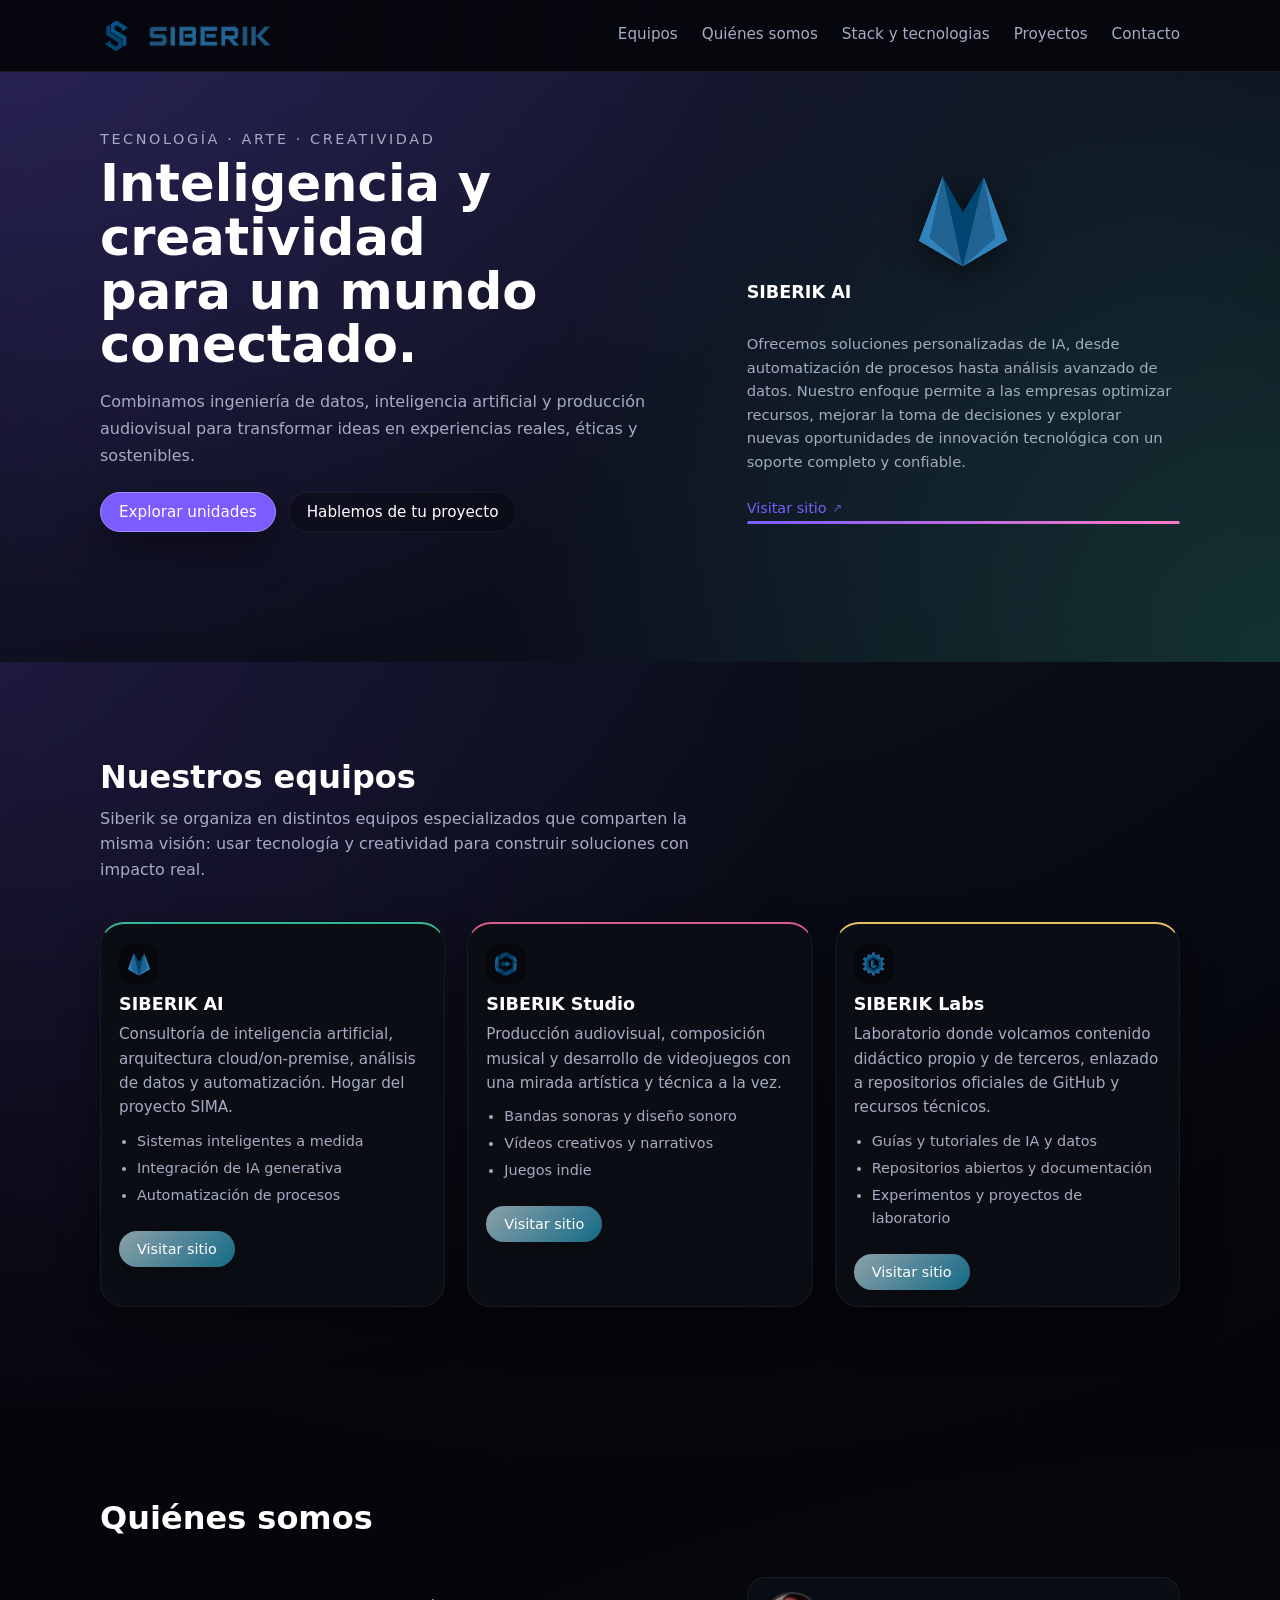
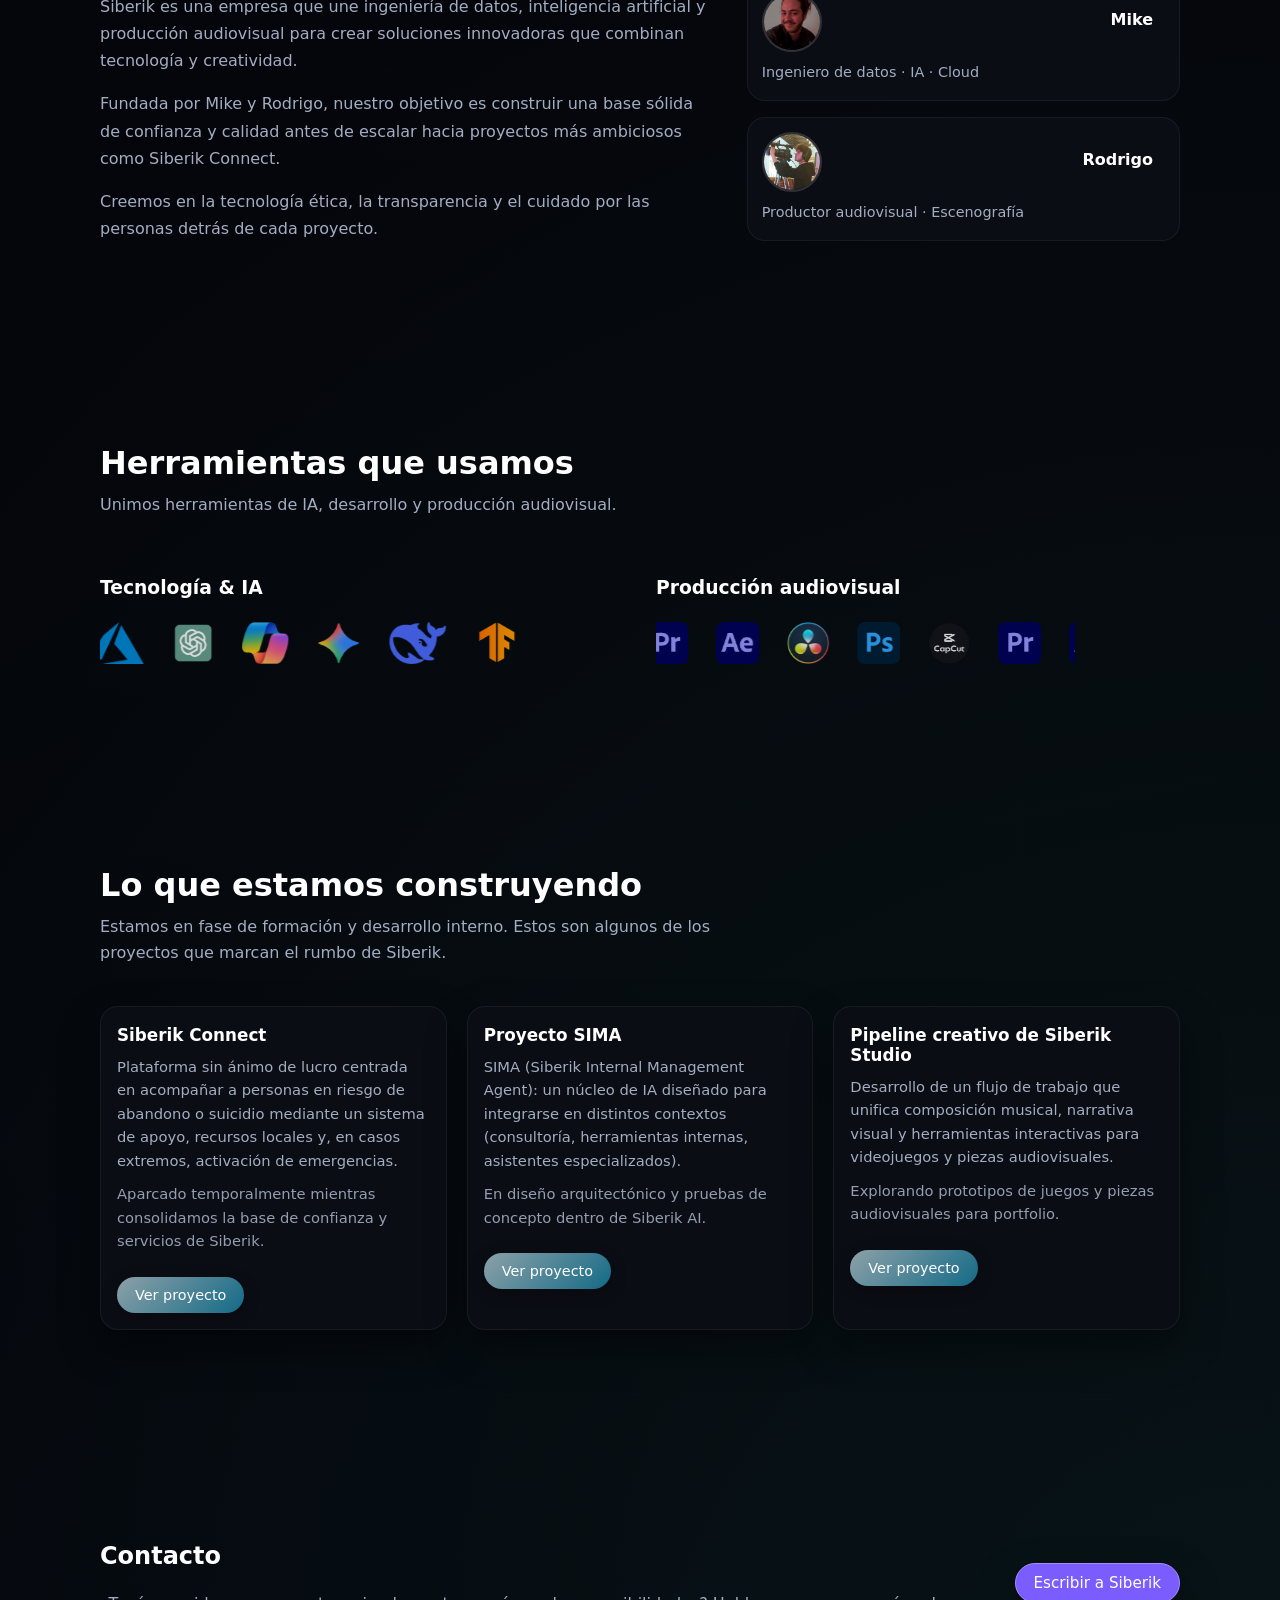
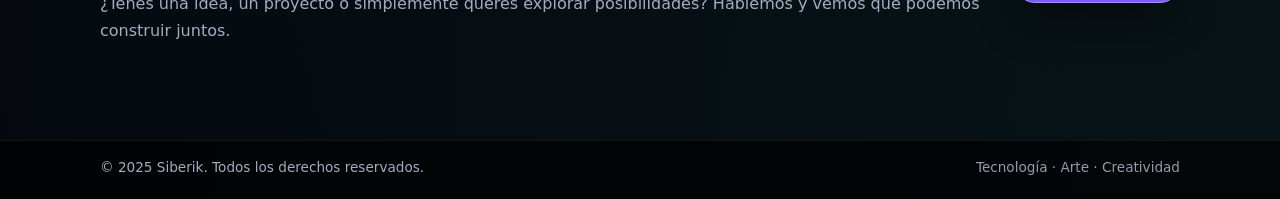
==== index.html @ 7d55c524 "details" ====
<!DOCTYPE html>
<html lang="es">
<head>
    <meta charset="UTF-8" />
    <meta name="viewport" content="width=device-width, initial-scale=1.0" />
    <title>SIBERIK | Inteligencia y Creatividad</title>
    <link rel="icon" type="image/png" href="web/assets/SIBERIK/SIBERIK.png">
    <link rel="stylesheet" href="web/CSS/style.css">

    <link rel="stylesheet" href="web/CSS/elements/sections.css"/>
    <link rel="stylesheet" href="web/CSS/elements/header.css"/>
    <link rel="stylesheet" href="web/CSS/elements/footer.css"/>
	<link rel="stylesheet" href="web/CSS/elements/modal.css"/>
	<link rel="stylesheet" href="web/CSS/elements/carrousel.css"/>
	<link rel="stylesheet" href="web/CSS/elements/logos-carr.css"/>

</head>
<body>
    <div class="page">
        <header class="sb-header">
            <div class="sb-header-inner container">
                <a href="#top" class="sb-brand" aria-label="Siberik inicio">
                    <img src="web/assets/SIBERIK/SIBERIK.png" alt="Logo Siberik" class="sb-logo-mark">
                    <img src="web/assets/SIBERIK/NAME.png" alt="Siberik" class="sb-logo-name">
                </a>

                <button id="menu-toggle" class="menu-toggle" aria-label="Abrir menú">
            	    <!-- Burguer Icon -->
        	    </button>

                <nav id="main-nav" class="sb-nav">
                    <a href="#units" class="nav-link">Equipos</a>
                    <a href="#about" class="nav-link">Quiénes somos</a>
                    <a href="#stack" class="nav-link">Stack y tecnologias</a>
                    <a href="#projects" class="nav-link">Proyectos</a>
                    <a href="#contact" class="nav-link">Contacto</a>
                </nav>
            </div>
        </header>

        <main>
            <section id="top" class="hero" data-units-json="web/JS/teams/teams.json">
                <br>
                <div class="hero-overlay"></div>
                <div class="hero-inner container">
                    <div class="hero-copy">
                        <p class="hero-eyebrow">Tecnología · Arte · Creatividad</p>
                        <h1>Inteligencia y creatividad<br>para un mundo conectado.</h1>
                        <p class="hero-text">
                            Combinamos ingeniería de datos, inteligencia artificial y producción audiovisual
                            para transformar ideas en experiencias reales, éticas y sostenibles.
                        </p>
                        <div class="hero-actions">
                            <a href="#units" class="btn primary">Explorar unidades</a>
                            <a href="#contact" class="btn ghost">Hablemos de tu proyecto</a>
                        </div>

                        <!-- Carrusel de chips -->
                        <div class="hero-carousel-wrapper">
                            <div class="hero-carousel" id="heroCarousel">
                                <!-- Chips generados por JS -->
                            </div>
                        </div>
                    </div>

                    <!-- Panel dinámico -->
                    <div class="hero-panel" id="heroPanel">
                        <div class="hero-panel-logo-wrap">
                            <img id="heroPanelLogo" class="hero-panel-logo" src="" alt="Unidad Siberik">
                        </div>
                        <div class="hero-panel-text">
                            <h3 id="heroPanelTitle" class="hero-panel-title">Cargando...</h3>
                            <div id="heroPanelDescription" class="hero-panel-description">
                                <!-- HTML de ai.html / labs.html / studio.html -->
                            </div>
                            <a id="heroPanelLink" class="hero-panel-link" href="#" target="_blank" rel="noopener">
                                Visitar sitio
                            </a>
                        </div>
                        <div class="hero-panel-progress">
                            <div class="hero-panel-progress-bar" id="heroPanelProgress"></div>
                        </div>
                    </div>
                </div>
            </section>

            <section id="units" class="section units">
                <div class="container">
                    <header class="section-header">
                        <h2>Nuestros equipos</h2>
                        <p>
                            Siberik se organiza en distintos equipos especializados que comparten la misma visión:
                            usar tecnología y creatividad para construir soluciones con impacto real.
                        </p>
                    </header>

                    <div class="units-grid">
                        <!-- DINAMICALLY GENERATED BY JS  -->
                    </div>
                </div>
            </section>

            <section id="about" class="section about">
                <div class="container">   
                    <header class="section-header">
                        <h2>Quiénes somos</h2>
                    </header>
                </div>    
                <div class="container about-layout">
                    <div class="about-text">
                        <p>
                            Siberik es una empresa que une ingeniería de datos, inteligencia artificial
                            y producción audiovisual para crear soluciones innovadoras que combinan
                            tecnología y creatividad.
                        </p>
                        <p>
                            Fundada por Mike y Rodrigo, nuestro objetivo es construir una base sólida
                            de confianza y calidad antes de escalar hacia proyectos más ambiciosos
                            como Siberik Connect.
                        </p>
                        <p>
                            Creemos en la tecnología ética, la transparencia y el cuidado por las personas
                            detrás de cada proyecto.
                        </p>
                    </div>

                    <div class="about-team">

                        <!-- Dark Background -->
				        <div id="fadeBackground" class="fade-background"></div>
                        
                        <article class="person-card" data-modal="mikeModal">
                            <img src="web/assets/Mike/personal/prof_pic.png" alt="Foto de Mike" class="person-avatar">
                            <h3>Mike</h3>
                            <p>Ingeniero de datos · IA · Cloud</p>
                        </article>
    
                        <article class="person-card" data-modal="rodrigoModal">
                            <img src="web/assets/Dro/personal/prof_pic.png" alt="Foto de Rodrigo" class="person-avatar">
                            <h3>Rodrigo</h3>
                            <p>Productor audiovisual · Escenografía</p>
                        </article>

                        <!-- Modal: Mike -->
                        <div id="mikeModal" class="modal">
                            <div class="modal-content">
                                <span class="close" onclick="closeModal('mikeModal')">&times;</span>
                                <div class="profile-banner">
                                    <img src="web/assets/Mike/personal/prof_pic.png" alt="Foto de Mike" class="profile-pic">
                                </div>
                                <h2>Mike</h2>
                                <div class="socials">
                                    <a href="https://github.com/Mikemaranon" target="_blank" aria-label="GitHub">
                                        <img src="https://cdn.jsdelivr.net/gh/devicons/devicon/icons/github/github-original.svg" alt="GitHub">
                                    </a>
                                    <a href="https://www.linkedin.com/in/mikemaranon" target="_blank" aria-label="LinkedIn">
                                        <img src="https://cdn.jsdelivr.net/gh/devicons/devicon/icons/linkedin/linkedin-original.svg" alt="LinkedIn">
                                    </a>
                                </div>
                                <p>
                                    Ingeniero de datos con experiencia en sistemas, cloud y programación 
                                    (Java, Python, JavaScript, C, etc.). Mike combina su pasión por la 
                                    tecnología con la música moderna, aportando un enfoque creativo a 
                                    cada proyecto de IA y automatización que desarrolla.
                                </p>
                                <div class="roles-container">
                                    <h3>Roles</h3>
                                    <div class="roles-list">
                                        <div class="role-item">co-CEO</div>
                                        <div class="role-item">CTO</div>
                                        <div class="role-item">Ingeniero de datos</div>
                                        <div class="role-item">Desarrollador de IA</div>
                                        <div class="role-item">Desarrollador web</div>
                                    </div>
                                </div>
                            </div>
                        </div>

                        <!-- Modal: Rodrigo -->
                        <div id="rodrigoModal" class="modal">
                            <div class="modal-content">
                                <span class="close" onclick="closeModal('rodrigoModal')">&times;</span>
                                <div class="profile-banner">
                                    <img src="web/assets/Dro/personal/prof_pic.png" alt="Foto de Rodrigo" class="profile-pic">
                                </div>
                                <h2>Rodrigo</h2>
                                <div class="socials">
                                    <a href="https://github.com/" target="_blank" aria-label="GitHub">
                                        <img src="https://cdn.jsdelivr.net/gh/devicons/devicon/icons/github/github-original.svg" alt="GitHub">
                                    </a>
                                    <a href="https://www.linkedin.com/" target="_blank" aria-label="LinkedIn">
                                        <img src="https://cdn.jsdelivr.net/gh/devicons/devicon/icons/linkedin/linkedin-original.svg" alt="LinkedIn">
                                    </a>
                                </div>
                                <p>
                                    Escenógrafo y especialista audiovisual, experto en montaje, fotografía 
                                    y producción de contenido creativo. Músico clásico profesional, Rodrigo 
                                    aporta sensibilidad artística y visión estética, asegurando que cada 
                                    proyecto audiovisual de Siberik tenga impacto y calidad.
                                </p>
                                <div class="roles-container">
                                    <h3>Roles</h3>
                                    <div class="roles-list">
                                        <div class="role-item">co-CEO</div>
                                        <div class="role-item">CCO</div>
                                        <div class="role-item">Escenógrafo</div>
                                        <div class="role-item">Productor audiovisual</div>
                                        <div class="role-item">Director de arte</div>
                                    </div>
                                </div>
                                <div class="carousel">
                                    <button class="carousel-btn prev">&#10094;</button>

                                    <div class="carousel-track">
                                        <img src="web/assets/Dro/personal/img_1.JPG" alt="img 1">
                                        <img src="web/assets/Dro/personal/img_2.JPG" alt="img 2">
                                        <img src="web/assets/Dro/personal/catedral.jpg" alt="Catedral">
                                    </div>

                                    <button class="carousel-btn next">&#10095;</button>
                                </div>
                            </div>
                        </div>
                    </div>
                </div>
            </section>

            <section id="stack" class="section stack">
                <div class="container">
                    <header class="section-header">
                        <h2>Herramientas que usamos</h2>
                        <p>Unimos herramientas de IA, desarrollo y producción audiovisual.</p>
                    </header>

                    <div class="stack-grid">
                        <div>
                            <h3>Tecnología &amp; IA</h3>
                            <div class="ia-logos">
                                <a href="https://azure.microsoft.com" target="_blank" rel="noopener noreferrer">
                                    <img src="web/assets/Mike/logos/azure.png" alt="Azure Logo" class="ia-logo"/>
                                </a>
                                <a href="https://openai.com" target="_blank" rel="noopener noreferrer">
                                    <img src="web/assets/Mike/logos/openai.png" alt="OpenAI Logo" class="ia-logo"/>
                                </a>
                                <a href="https://copilot.microsoft.com" target="_blank" rel="noopener noreferrer">
                                    <img src="web/assets/Mike/logos/copilot.png" alt="Copilot Logo" class="ia-logo"/>
                                </a>
                                <a href="https://aistudio.google.com/welcome" target="_blank" rel="noopener noreferrer">
                                    <img src="web/assets/Mike/logos/gemini.png" alt="Gemini Logo" class="ia-logo"/>
                                </a>
                                <a href="https://deepseek.com/en" target="_blank" rel="noopener noreferrer">
                                    <img src="web/assets/Mike/logos/deepseek.png" alt="DeepSeek Logo" class="ia-logo"/>
                                </a>
                                <a href="https://www.tensorflow.org" target="_blank" rel="noopener noreferrer">
                                    <img src="web/assets/Mike/logos/tensorflow.png" alt="TensorFlow Logo" class="ia-logo"/>
                                </a>
                                <a href="https://www.docker.com" target="_blank" rel="noopener noreferrer">
                                    <img src="web/assets/Mike/logos/docker.png" alt="Docker Logo" class="ia-logo"/>
                                </a>
                            </div>
                        </div>
                        <div>
                            <h3>Producción audiovisual</h3>
                            <div class="ia-logos">
                                <img src="web/assets/Dro/logos/premiere.png" alt="Premiere" class="ia-logo">
                                <img src="web/assets/Dro/logos/aftereffects.png" alt="After Effects" class="ia-logo">
                                <img src="web/assets/Dro/logos/davinci.png" alt="DaVinci" class="ia-logo">
                                <img src="web/assets/Dro/logos/photoshop.png" alt="Photoshop" class="ia-logo">
                                <img src="web/assets/Dro/logos/capcut.png" alt="Capcut" class="ia-logo">
                            </div>
                        </div>
                    </div>
                </div>
            </section>

            <section id="projects" class="section projects">
                <div class="container">
                    <header class="section-header">
                        <h2>Lo que estamos construyendo</h2>
                        <p>
                            Estamos en fase de formación y desarrollo interno. Estos son algunos
                            de los proyectos que marcan el rumbo de Siberik.
                        </p>
                    </header>

                    <div class="projects-grid">
                        <article class="project-card">
                            <h3>Siberik Connect</h3>
                            <p>
                                Plataforma sin ánimo de lucro centrada en acompañar a personas
                                en riesgo de abandono o suicidio mediante un sistema de apoyo,
                                recursos locales y, en casos extremos, activación de emergencias.
                            </p>
                            <p class="project-note">
                                Aparcado temporalmente mientras consolidamos la base de confianza
                                y servicios de Siberik.
                            </p>

                            <a href="https://team-siberik.github.io/siberik-connect"
                                target="_blank"
                                rel="noopener"
                                class="unit-cta-button">
                                    Ver proyecto
                            </a>
                        </article>

                        <article class="project-card">
                            <h3>Proyecto SIMA</h3>
                            <p>
                                SIMA (Siberik Internal Management Agent): un núcleo de IA diseñado
                                para integrarse en distintos contextos (consultoría, herramientas internas,
                                asistentes especializados).
                            </p>
                            <p class="project-note">
                                En diseño arquitectónico y pruebas de concepto dentro de Siberik AI.
                            </p>

                            <a href="https://team-siberik.github.io/sima-project"
                                target="_blank"
                                rel="noopener"
                                class="unit-cta-button">
                                    Ver proyecto
                            </a>
                        </article>

                        <article class="project-card">
                            <h3>Pipeline creativo de Siberik Studio</h3>
                            <p>
                                Desarrollo de un flujo de trabajo que unifica composición musical,
                                narrativa visual y herramientas interactivas para videojuegos y piezas
                                audiovisuales.
                            </p>
                            <p class="project-note">
                                Explorando prototipos de juegos y piezas audiovisuales para portfolio.
                            </p>

                            <a href="https://team-siberik.github.io/siberik-studio"
                                target="_blank"
                                rel="noopener"
                                class="unit-cta-button">
                                    Ver proyecto
                            </a>
                        </article>
                    </div>
                </div>
            </section>

            <section id="contact" class="section contact">
                <div class="container contact-inner">
                    <div>
                        <h2>Contacto</h2>
                        <p>
                            ¿Tenés una idea, un proyecto o simplemente querés explorar posibilidades?
                            Hablemos y vemos qué podemos construir juntos.
                        </p>
                    </div>
                    <div class="contact-actions">
                        <a href="mailto:hello.siberik@gmail.com" class="btn primary">Escribir a Siberik</a>
                    </div>
                </div>
            </section>
        </main>

        <footer class="footer">
            <div class="container footer-inner">
                <span>© 2025 Siberik. Todos los derechos reservados.</span>
                <span class="footer-meta">Tecnología · Arte · Creatividad</span>
            </div>
        </footer>

    </div>

    <script src="web/JS/main.js"></script>
	<script src="web/JS/elements/modal.js"></script>
	<script src="web/JS/elements/carrousel.js"></script>
	<script src="web/JS/elements/logos-carr.js"></script>
	<script src="web/JS/elements/hero.js"></script>
	<script src="web/JS/teams/teams.js"></script>
</body>
</html>
---- web/CSS/style.css ----
:root {
    --bg: #05060b;
    --bg-elevated: #0b0d14;
    --bg-soft: #101321;
    --accent: #7b5cff;
    --accent-soft: #a48cff;
    --accent-ai: #42e2b8;
    --accent-studio: #ff6aa6;
    --accent-labs: #ffd66b;
    --text: #ffffff;
    --muted: #a3adc2;
    --border-soft: rgba(255, 255, 255, 0.06);
    --shadow-soft: 0 18px 40px rgba(0, 0, 0, 0.45);
    --radius-lg: 18px;
    --radius-xl: 24px;
    --header-h: 72px;

    --modal-bg: #1d1d1d;
    --accent-blue: #4a6cff;
    --accent-blue-soft: #7f96ff;
}

* { box-sizing: border-box; }

html, body {
    margin: 0;
    padding: 0;
    scroll-behavior: smooth;
    font-family: system-ui, -apple-system, BlinkMacSystemFont, "Segoe UI", sans-serif;
}

body {
    background: radial-gradient(circle at top, #111427 0%, #05060b 40%, #03030a 100%);
    color: var(--text);
    min-height: 100vh;
}

.page {
    min-height: 100vh;
    background: linear-gradient(145deg, rgba(126, 106, 255, 0.08), transparent 20%),
                radial-gradient(circle at bottom right, rgba(66, 226, 184, 0.08), transparent 55%);
}

/* UNIDADES */

.units {
    background: radial-gradient(circle at top left, rgba(123,92,255,0.16), transparent 55%);
}

.units-grid {
    display: grid;
    grid-template-columns: repeat(3, minmax(0,1fr));
    gap: 22px;
}

.unit-card {
    background: var(--bg-elevated);
    border-radius: var(--radius-xl);
    padding: 20px 18px 16px;
    border: 1px solid var(--border-soft);
    box-shadow: var(--shadow-soft);
}

.unit-icon-wrapper {
    width: 40px;
    height: 40px;
    border-radius: 14px;
    background: rgba(0,0,0,0.35);
    display: flex;
    align-items: center;
    justify-content: center;
    margin-bottom: 10px;
}

.unit-icon {
    width: 26px;
    height: 26px;
    object-fit: contain;
}

.unit-card h3 {
    margin: 0 0 8px;
    font-size: 1.1rem;
}

.unit-card p {
    margin: 0 0 10px;
    color: var(--muted);
    font-size: 0.95rem;
    line-height: 1.6;
}

.unit-list {
    margin: 0 0 10px;
    padding-left: 18px;
    color: var(--muted);
    font-size: 0.9rem;
    line-height: 1.6;
}

.unit-list li { margin-bottom: 4px; }

.unit-status {
    font-size: 0.8rem;
    color: var(--muted);
    padding: 4px 8px;
    border-radius: 999px;
    border: 1px dashed rgba(255,255,255,0.2);
}

.unit-ai { border-top: 2px solid rgba(66,226,184,0.8); }
.unit-studio { border-top: 2px solid rgba(255,106,166,0.85); }
.unit-labs { border-top: 2px solid rgba(255,214,107,0.9); }

@media (max-width: 960px) {
    .units-grid {
        grid-template-columns: repeat(2, minmax(0,1fr));
    }
}
@media (max-width: 640px) {
    .units-grid {
        grid-template-columns: minmax(0,1fr);
    }
}

/* ABOUT */

.about-layout {
    display: grid;
    grid-template-columns: minmax(0,1.4fr) minmax(0,1fr);
    gap: 40px;
    align-items: flex-start;
}

.about-text p {
    color: var(--muted);
    line-height: 1.7;
    margin-bottom: 10px;
}

.about-team {
    display: grid;
    gap: 16px;
}

.person-avatar {
    width: 60px;
    height: 60px;
    border-radius: 999px;
    object-fit: cover;
    border: 2px solid rgba(255,255,255,0.15);
}

.person-card {
    background: var(--bg-elevated);
    border-radius: var(--radius-lg);
    padding: 14px;
    border: 1px solid var(--border-soft);
    display: grid;
    grid-template-columns: auto 1fr auto;
    gap: 12px;
    align-items: center;
    cursor: pointer;
}

.person-card h3 {
    margin: 0 0 4px;
    font-size: 1rem;
    justify-self: end;
}

.person-card p {
    margin: 0 0 6px;
    font-size: 0.9rem;
    grid-column: 1 / 3;
    color: var(--muted);
}

@media (max-width: 880px) {
    .about-layout {
        grid-template-columns: minmax(0,1fr);
    }
}

/* STACK */

.stack-grid {
    display: grid;
    grid-template-columns: repeat(2, minmax(0,1fr));
    gap: 32px;
}

@media (max-width: 720px) {
    .stack-grid {
        grid-template-columns: minmax(0,1fr);
    }
}

/* PROJECTS */

.projects-grid {
    display: grid;
    grid-template-columns: repeat(3, minmax(0,1fr));
    gap: 20px;
}

.projects-grid a {
    text-decoration: none;
    color: inherit;
}

.project-card {
    background: var(--bg-elevated);
    border-radius: var(--radius-lg);
    border: 1px solid var(--border-soft);
    padding: 18px 16px 16px;
    box-shadow: var(--shadow-soft);
}

.project-card h3 {
    margin: 0 0 10px;
    font-size: 1.05rem;
}

.project-card p {
    margin: 0 0 10px;
    color: var(--muted);
    font-size: 0.92rem;
    line-height: 1.6;
}

.project-note {
    font-size: 0.85rem;
    opacity: 0.9;
}

@media (max-width: 960px) {
    .projects-grid {
        grid-template-columns: repeat(2, minmax(0,1fr));
    }
}
@media (max-width: 640px) {
    .projects-grid {
        grid-template-columns: minmax(0,1fr);
    }
}

/* CONTACT */

.contact-inner {
    display: flex;
    align-items: center;
    justify-content: space-between;
    gap: 24px;
}

.contact-inner p {
    margin: 0;
    color: var(--muted);
    line-height: 1.7;
}

.contact-actions {
    flex-shrink: 0;
}

@media (max-width: 720px) {
    .contact-inner {
        flex-direction: column;
        align-items: flex-start;
    }
}
---- web/CSS/elements/sections.css ----
/* ===========================
    GENERIC SECTION STYLES
=========================== */

.container {
    width: 100%;
    max-width: 1120px;
    margin: 0 auto;
    padding: 0 20px;
}

.section {
    padding: 96px 0;
}

.section-header {
    max-width: 640px;
    margin-bottom: 40px;
}

.section-header h2 {
    margin: 0 0 10px;
    font-size: clamp(2rem, 2.4vw, 2.4rem);
}

.section-header p {
    margin: 0;
    color: var(--muted);
    line-height: 1.6;
}

/* responsive adjustments */

@media (max-width: 640px) {
    .section {
        padding: 72px 0;
    }
}

/* ===============
    UNITS GRID
=============== */

.unit-cta-button {
    display: inline-block;
    margin-top: 14px;
    padding: 10px 18px;
    border-radius: 999px;
    font-size: 0.9rem;
    font-weight: 500;
    color: #ffffff;
    text-decoration: none;
    background: linear-gradient(135deg, #8ca1a8, #146a87); 
    box-shadow: 0 4px 16px rgba(0, 0, 0, 0.25);
    transition:
        background 0.25s ease,
        transform 0.15s ease,
        box-shadow 0.25s ease;
}

.unit-cta-button:hover {
    background: linear-gradient(135deg, #22a4d0, #157896); 
    transform: translateY(-2px);
    box-shadow: 0 6px 20px rgba(0, 0, 0, 0.35);
}

.unit-cta-button:active {
    transform: translateY(0);
    box-shadow: 0 3px 10px rgba(0, 0, 0, 0.25);
}


/* ================
    FIRST SECTION
================ */

/* HERO */

.hero {
    position: relative;
    padding: calc(var(--header-h) + 40px) 0 96px;
    overflow: hidden;
}

.hero-overlay {
    position: absolute;
    inset: 0;
    background:
        radial-gradient(circle at top left, rgba(123, 92, 255, 0.2), transparent 55%),
        radial-gradient(circle at bottom right, rgba(66, 226, 184, 0.18), transparent 55%);
    pointer-events: none;
}

.hero-inner {
    position: relative;
    display: grid;
    grid-template-columns: minmax(0,1.4fr) minmax(0,1fr);
    gap: 40px;
    align-items: center;
}

.hero-copy {
    max-width: 560px;
}

.hero-eyebrow {
    font-size: 0.9rem;
    letter-spacing: 0.18em;
    text-transform: uppercase;
    color: var(--muted);
    margin: 0 0 10px;
}

.hero h1 {
    margin: 0 0 16px;
    font-size: clamp(2.6rem, 4vw, 3.4rem);
    line-height: 1.05;
}

.hero-text {
    margin: 0 0 22px;
    color: var(--muted);
    line-height: 1.7;
}

.hero-actions {
    display: flex;
    flex-wrap: wrap;
    gap: 12px;
    margin-bottom: 18px;
}

.btn {
    display: inline-flex;
    align-items: center;
    justify-content: center;
    padding: 10px 18px;
    border-radius: 999px;
    border: 1px solid transparent;
    font-size: 0.95rem;
    text-decoration: none;
    cursor: pointer;
    transition: background .18s ease, transform .1s ease, border-color .18s ease;
    white-space: nowrap;
}

.btn.primary {
    background: var(--accent);
    border-color: var(--accent-soft);
    color: #fff;
    box-shadow: var(--shadow-soft);
}

.btn.primary:hover {
    transform: translateY(-1px);
    background: var(--accent-soft);
}

.btn.ghost {
    background: rgba(0,0,0,0.25);
    border-color: var(--border-soft);
    color: var(--text);
}

.btn.ghost:hover {
    transform: translateY(-1px);
    border-color: var(--accent);
}

/* ===============================
   CARRUSEL DINÁMICO (chips pill)
=============================== */

.hero-carousel-wrapper {
    position: relative;
    overflow: hidden;
    padding: 8px 0;
    margin-top: 18px;
}

.hero-carousel {
    position: relative;
    overflow: hidden;
    cursor: grab;
}

.hero-carousel:active {
    cursor: grabbing;
}

.hero-carousel-track {
    display: inline-flex;
    padding: 5px;
    gap: 12px;
    white-space: nowrap;
    will-change: transform;
}

.hero-chip {
    font-size: 0.8rem;
    border-radius: 999px;
    padding: 6px 16px;
    border: 1px solid rgba(255,255,255,0.16);
    background: rgba(3,4,10,0.8);
    color: var(--muted);
    opacity: 0.7;
    transition:
        background .25s ease,
        border-color .25s ease,
        opacity .25s ease,
        transform .25s ease;
    white-space: nowrap;
}

.hero-chip:hover {
    opacity: 1;
}

.hero-chip.is-active {
    opacity: 1;
    background: rgba(66, 226, 184, 0.18);
    border-color: var(--accent);
    transform: translateY(-1px);
}

/* ==========================
      PANEL DINÁMICO
========================== */

.hero-panel-dynamic {
    background: linear-gradient(135deg, rgba(10,12,28,0.98), rgba(15,18,40,0.98));
    border-radius: var(--radius-lg);
    border: 1px solid rgba(255,255,255,0.08);
    padding: 20px 22px;
    box-shadow: var(--shadow-soft);
    display: flex;
    flex-direction: column;
    gap: 16px;
    min-height: 260px;
    transition: opacity .28s ease, transform .28s ease;
}

.hero-panel-dynamic.is-fading {
    opacity: 0;
    transform: translateY(4px);
}

.hero-panel-logo-wrap {
    display: flex;
    justify-content: center;
    align-items: center;
}

.hero-panel-logo {
    max-width: 200px;
    max-height: 100px;
    margin-bottom: 10px;
    object-fit: contain;
    filter: drop-shadow(0 6px 18px rgba(0,0,0,0.6));
}

.hero-panel-title {
    font-size: 1.1rem;
    margin: 0;
}

.hero-panel-description {
    font-size: 0.92rem;
    color: var(--muted);
    line-height: 1.6;
    
    margin-top: 15px;
    margin-bottom: 15px;
    height: 160px;
    overflow-y: auto;
    overscroll-behavior: contain;
    padding-right: 4px;
}

/* Hide arrows + customize scrollbar only inside hero panel */
.hero-panel-description {
    scrollbar-width: thin;              /* Firefox */
    scrollbar-color: rgba(255,255,255,0.15) transparent;
}

/* Chrome, Edge, Safari */
.hero-panel-description::-webkit-scrollbar {
    width: 6px;                         /* slim bar */
}

.hero-panel-description::-webkit-scrollbar-track {
    background: transparent;            /* remove ugly white bg */
}

.hero-panel-description::-webkit-scrollbar-thumb {
    background: rgba(255,255,255,0.20); /* soft bar */
    border-radius: 999px;
}

.hero-panel-description::-webkit-scrollbar-thumb:hover {
    background: rgba(255,255,255,0.30);
}


.hero-panel-description p {
    margin-bottom: 6px;
}

.hero-panel-link {
    display: inline-flex;
    align-items: center;
    gap: 6px;
    font-size: 0.9rem;
    color: var(--accent);
    text-decoration: none;
    margin-top: 8px;
    margin-bottom: 5px;
}

.hero-panel-link::after {
    content: "↗";
    font-size: 0.75rem;
    opacity: 0.8;
}

/* ==============================
   BARRA DE PROGRESO DEL PANEL
============================== */

.hero-panel-progress {
    width: 100%;
    height: 3px;
    background: rgba(255,255,255,0.06);
    border-radius: 999px;
    overflow: hidden;
}

.hero-panel-progress-bar {
    height: 100%;
    width: 0%;
    background: linear-gradient(90deg, var(--accent), #ff79c6);
    border-radius: 999px;
    transform-origin: left;
    transition: width 0ms;
}

/* ==========================
      RESPONSIVE
========================== */

@media (max-width: 880px) {
    .hero-inner {
        grid-template-columns: minmax(0,1fr);
    }

}

@media (max-width: 640px) {
    .hero {
        padding-top: calc(var(--header-h) + 24px);
        padding-bottom: 72px;
    }
}
---- web/CSS/elements/header.css ----
/* HEADER */

.sb-header {
    position: fixed;
    inset: 0 0 auto 0;
    height: var(--header-h);
    z-index: 40;
    backdrop-filter: blur(16px);
    background: linear-gradient(90deg, rgba(5,6,11,0.96), rgba(5,6,11,0.9));
    border-bottom: 1px solid rgba(255,255,255,0.08);
}

.sb-header-inner {
    height: 100%;
    display: flex;
    align-items: center;
    justify-content: space-between;
    gap: 16px;
}

.sb-brand {
    display: flex;
    align-items: center;
    gap: 14px;
    text-decoration: none;
}

.sb-logo-mark {
    height: 32px;
    width: auto;
}

.sb-logo-name {
    height: 26px;
    width: auto;
}

.sb-nav {
    display: flex;
    align-items: center;
    gap: 24px;
}

.nav-link {
    position: relative;
    text-decoration: none;
    color: var(--muted);
    font-size: 0.95rem;
    padding-bottom: 4px;
    transition: color .2s ease;
}

.nav-link::after {
    content: "";
    position: absolute;
    left: 0;
    bottom: 0;
    width: 0;
    height: 2px;
    background: var(--accent);
    transition: width .2s ease;
}

.nav-link:hover {
    color: var(--text);
}

.nav-link:hover::after {
    width: 100%;
}

.sb-header-actions {
    display: flex;
    align-items: center;
    gap: 8px;
}

.theme-toggle {
    border-radius: 999px;
    border: 1px solid var(--border-soft);
    background: rgba(0,0,0,0.25);
    padding: 6px;
    display: inline-flex;
    align-items: center;
    justify-content: center;
    cursor: pointer;
}

.theme-toggle img {
    width: 20px;
    height: 20px;
}

.menu-toggle {
    border: none;
    background: transparent;
    width: 32px;
    height: 32px;
    display: none;
    align-items: center;
    justify-content: center;
    cursor: pointer;
    position: relative;
}

.menu-toggle span,
.menu-toggle::before,
.menu-toggle::after {
    content: "";
    position: absolute;
    width: 18px;
    height: 2px;
    border-radius: 999px;
    background: var(--text);
    transition: transform .2s ease, opacity .2s ease;
}

.menu-toggle::before {
    transform: translateY(-5px);
}

.menu-toggle::after {
    transform: translateY(5px);
}

.menu-toggle.open span {
    opacity: 0;
}

.menu-toggle.open::before {
    transform: translateY(0) rotate(45deg);
}

.menu-toggle.open::after {
    transform: translateY(0) rotate(-45deg);
}

@media (max-width: 840px) {
    .sb-nav {
        position: absolute;
        top: var(--header-h);
        right: 0;
        left: 0;
        padding: 14px 20px 16px;
        background: #05060b;
        display: none;
        flex-direction: column;
        gap: 10px;
        border-bottom: 1px solid rgba(255,255,255,0.08);
    }
    .sb-nav.open {
        display: flex;
    }
    .menu-toggle {
        display: inline-flex;
    }
}
---- web/CSS/elements/footer.css ----
/* FOOTER */

.footer {
    border-top: 1px solid var(--border-soft);
    padding: 18px 0 24px;
    background: rgba(0,0,0,0.7);
}

.footer-inner {
    display: flex;
    align-items: center;
    justify-content: space-between;
    gap: 12px;
    font-size: 0.85rem;
    color: var(--muted);
}

.footer-meta {
    opacity: 0.9;
}

@media (max-width: 640px) {
    .footer-inner {
        flex-direction: column;
        align-items: flex-start;
    }
}
---- web/CSS/elements/modal.css ----
/* =============================
   MODALS WITH ANIMATIONS
============================= */

.fade-background {
    display: none;
    position: fixed;
    top: 0;
    left: 0;
    width: 100%;
    height: 100%;
    /* transparente inicial */
    background-color: rgba(0, 0, 0, 0);
    z-index: 9;
    opacity: 0;
    transition: opacity 0.4s ease;
}

.fade-background.show {
    display: block;
    opacity: 1;
    background-color: rgba(0, 0, 0, 0.6); /* overlay, queda igual en ambos temas */
}

/* ==================
        MODAL
=================== */

.modal {
    display: none;
    position: fixed;
    z-index: 10;
    left: 50%;
    top: 50%;
    transform: translate(-50%, -50%) scale(0.95);

    background: var(--modal-bg);
    color: var(--text);

    width: 90%;
    max-width: 500px;
    max-height: 80vh;
    overflow-y: auto;

    border-radius: var(--radius-lg);
    box-shadow: var(--shadow-soft);

    opacity: 0;
    transition: opacity 0.4s ease, transform 0.4s ease;
}



.modal.show {
    display: block;
    opacity: 1;
    transform: translate(-50%, -50%) scale(1);
}

/* Destroy scrollbar in Webkit (Chrome, Edge, Safari) */
.modal::-webkit-scrollbar {
    display: none;
}

/* Destroy scrollbar in Firefox */
.modal {
    scrollbar-width: none;
}

/* Destroy scrollbar in edge and old navs */
.modal {
    -ms-overflow-style: none;
}


/* =============================
        MODAL CONTENT
============================= */

.modal-content {
    padding: 30px 25px;
    text-align: center;
    position: relative;
    overflow: visible;
}

.modal-content h2 {
    margin-bottom: 12px;
    font-weight: 600;
    color: var(--text-primary-color);
    border-left: none !important;
}

.modal-content p {
    line-height: 1.6;
    color: var(--text-secondary-color);
}

/* =============================
        SOCIALS
============================= */

.socials {
    margin-top: 20px;
    margin-bottom: 10px;
    display: flex;
    justify-content: center;
    gap: 16px;
}

.socials a img {
    width: 28px; 
    height: 28px;
    transition: transform 0.3s ease, filter 0.3s ease;
    filter: grayscale(40%) brightness(0.9);
}

.socials a img:hover {
    transform: scale(1.15);
    filter: grayscale(0%) brightness(1);
}

/* =============================
   PROFILE BANNER (Modal)
============================= */

.profile-banner {
    position: relative;
    z-index: 8;
    width: 100%;
    height: 140px;

    background: linear-gradient(
        135deg,
        var(--accent-blue),
        var(--accent-blue-soft)
    );

    border-radius: 12px 12px 0 0;
    margin-bottom: 60px;
}


/* Circular photo */
.profile-pic {
    position: absolute;
    z-index: 20; 
    bottom: -40px;
    left: 50%;
    transform: translateX(-50%);

    width: 120px;
    height: 120px;
    border-radius: 50%;
    border: 4px solid var(--surface-bg-color);
    object-fit: cover;

    box-shadow: 0 4px 12px var(--shadow-alt-color);
    transition: transform 0.3s ease, box-shadow 0.3s ease;
}

.profile-pic:hover {
    transform: translateX(-50%) translateY(-4px);
    box-shadow: 0 6px 16px var(--shadow-color);
}

/* CLOSE BUTTON */
.close {
    position: absolute;
    z-index: 25;
    top: 0px;
    right: 8px;
    font-size: 1.8rem;
    cursor: pointer;

    color: var(--text-secondary-color);
    transition: color 0.2s ease;
}

.close:hover {
    color: var(--text-primary-color);
}

/* =============================
    ROLES
============================= */

.roles-container {
    text-align: center;
    margin-top: 20px;
}

.roles-container h3 {
    margin-top: 15px;
    margin-bottom: 30px;
    font-size: 1.2rem;
    color: var(--text-secondary-color);
}

.roles-list {
    display: flex;
    flex-wrap: wrap;
    justify-content: center;
    gap: 10px;
}

.role-item {
    background-color: #ffb03a;
    color: rgb(0, 0, 0);
    padding: 8px 16px;
    border-radius: 9999px; /* completamente circular */
    font-size: 0.9rem;
    font-weight: 500;
    white-space: nowrap;
    box-shadow: 0 2px 5px rgba(0, 0, 0, 0.15);
    transition: background-color 0.2s ease, transform 0.2s ease;
}

.role-item:hover {
    background-color: #0056b3;
    transform: translateY(-2px);
}

/* =============================
   ANIMATIONS
============================= */

@keyframes fadeInBackground {
    from { opacity: 0; background-color: rgba(0,0,0,0); }
    to { opacity: 1; background-color: rgba(0,0,0,0.6); }
}

@keyframes slideUpModal {
    from { opacity: 0; transform: translate(-50%, 30%) scale(0.95); }
    to { opacity: 1; transform: translate(-50%, -50%) scale(1); }
}

.modal.show {
    animation: slideUpModal 0.4s ease forwards;
}

.fade-background.show {
    animation: fadeInBackground 0.4s ease forwards;
}

/* CLOSE MODAL ANIMATIONS */
@keyframes slideDownModal {
    from { opacity: 1; transform: translate(-50%, -50%) scale(1); }
    to { opacity: 0; transform: translate(-50%, 30%) scale(0.95); }
}

@keyframes fadeOutBackground {
    from { opacity: 1; background-color: rgba(0,0,0,0.6); }
    to { opacity: 0; background-color: rgba(0,0,0,0); }
}

.modal.closing {
    animation: slideDownModal 0.4s ease forwards;
}

.fade-background.closing {
    animation: fadeOutBackground 0.4s ease forwards;
}

/* =============================
        RESPONSIVE
============================= */

@media (max-height: 700px) {
    .modal {
        top: 330px;
        max-height: 450px;
    }
}

@media (max-height: 600px) {
    .modal {
        top: 290px;
        max-height: 400px;
    }
}
---- web/CSS/elements/carrousel.css ----
.carousel {
    margin-top: 20px;
    position: relative;
    width: 100%;
    max-width: 700px;
    margin: 20px auto;
    overflow: hidden;
    border-radius: 12px;
    box-shadow: 0 4px 12px rgba(0, 0, 0, 0.15);
}

.carousel-track {
    display: flex;
    transition: transform 0.5s ease-in-out;
}

.carousel-track img {
    width: 100%;
    flex-shrink: 0;
    border-radius: 12px;
    object-fit: cover;
}

.carousel-btn {
    position: absolute;
    top: 50%;
    transform: translateY(-50%);
    background-color: rgba(255, 255, 255, 0.7);
    border: none;
    cursor: pointer;
    font-size: 2rem;
    padding: 0 10px;
    border-radius: 50%;
    z-index: 100;
    transition: background-color 0.3s;
}

.carousel-btn:hover {
    background-color: rgba(255, 255, 255, 0.9);
}

.carousel-btn.prev {
    left: 10px;
}

.carousel-btn.next {
    right: 10px;
}
---- web/CSS/elements/logos-carr.css ----
.ia-logos {
    overflow: hidden;
    position: relative;
    width: 80%;
}

.ia-logos-track {
    display: inline-flex;
    gap: 28px; 
    white-space: nowrap;
    will-change: transform;
    align-items: center;
    padding: 6px 0;
}

.ia-logo {
    height: 42px;
    width: auto;
    object-fit: contain;
    opacity: 0.85;
    transition: transform .2s ease;
}

.ia-logo:hover {
    transform: translateY(-2px);
    opacity: 1;
}
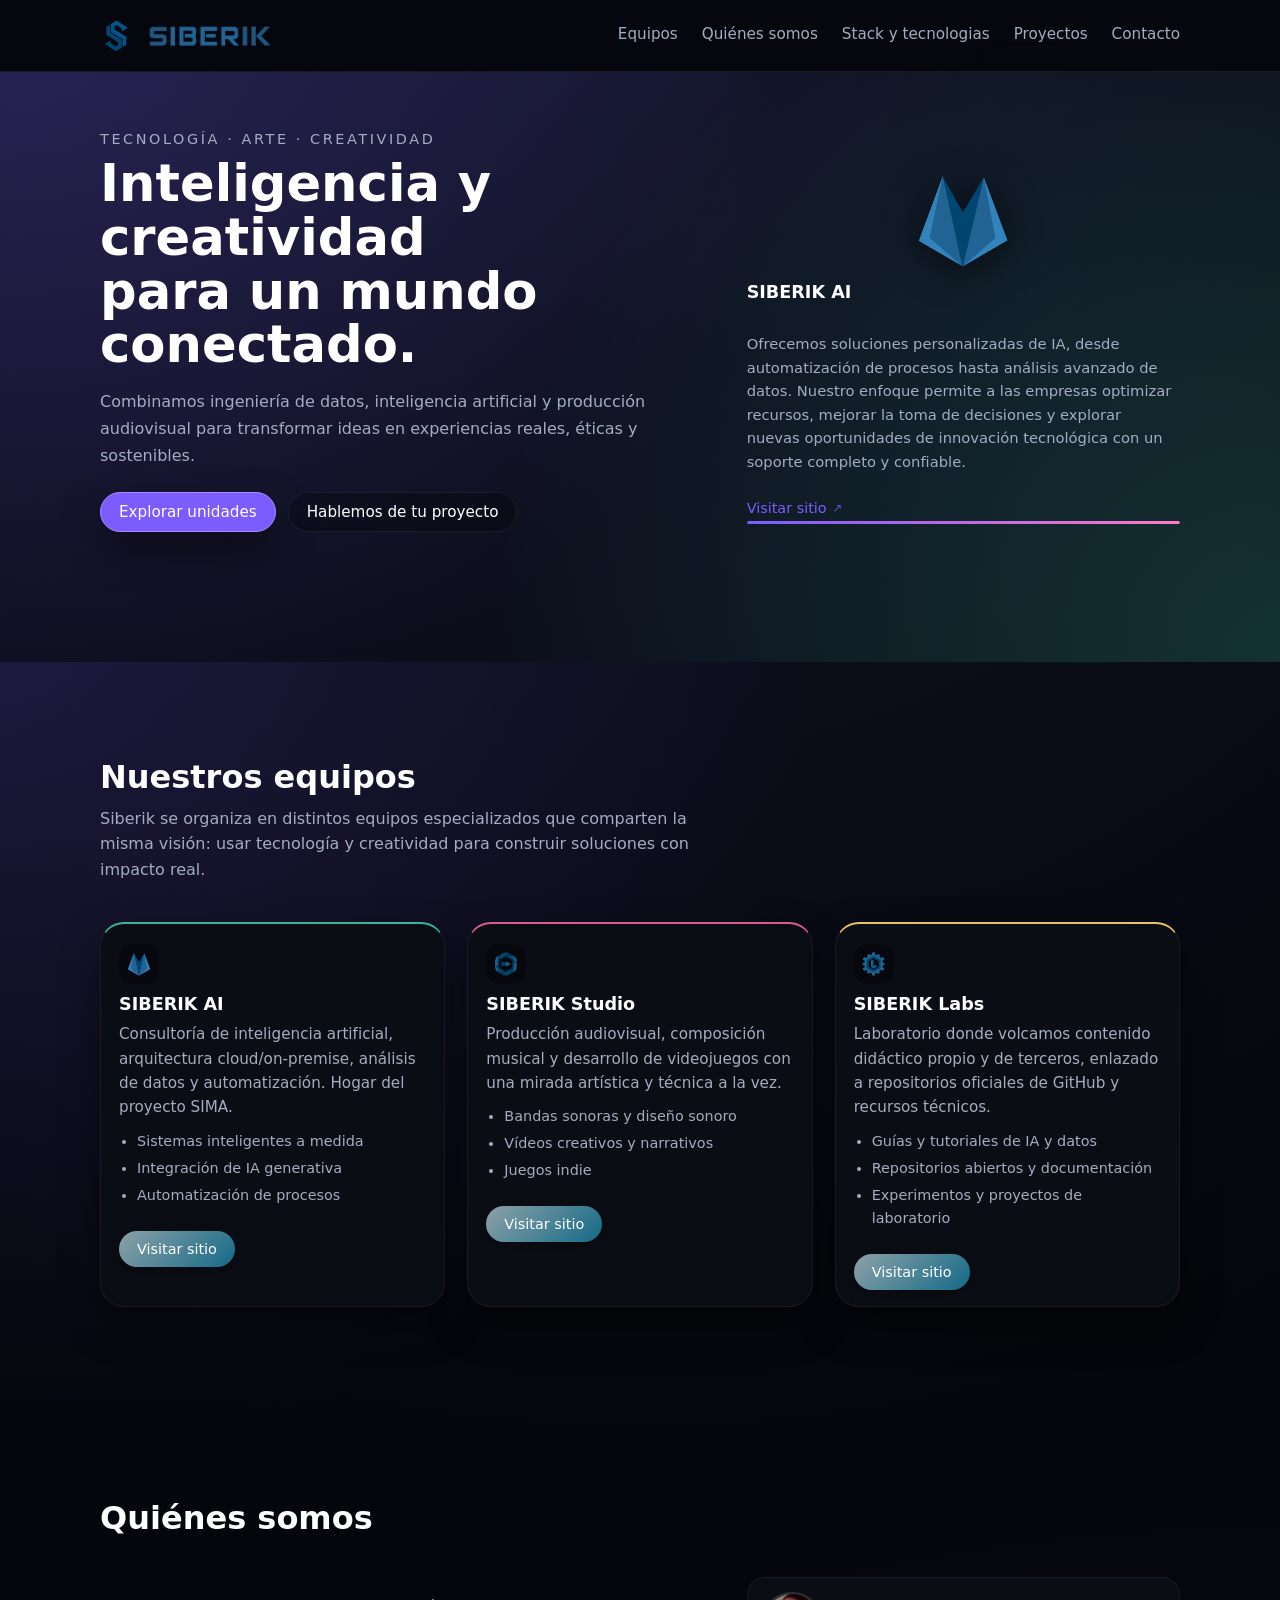
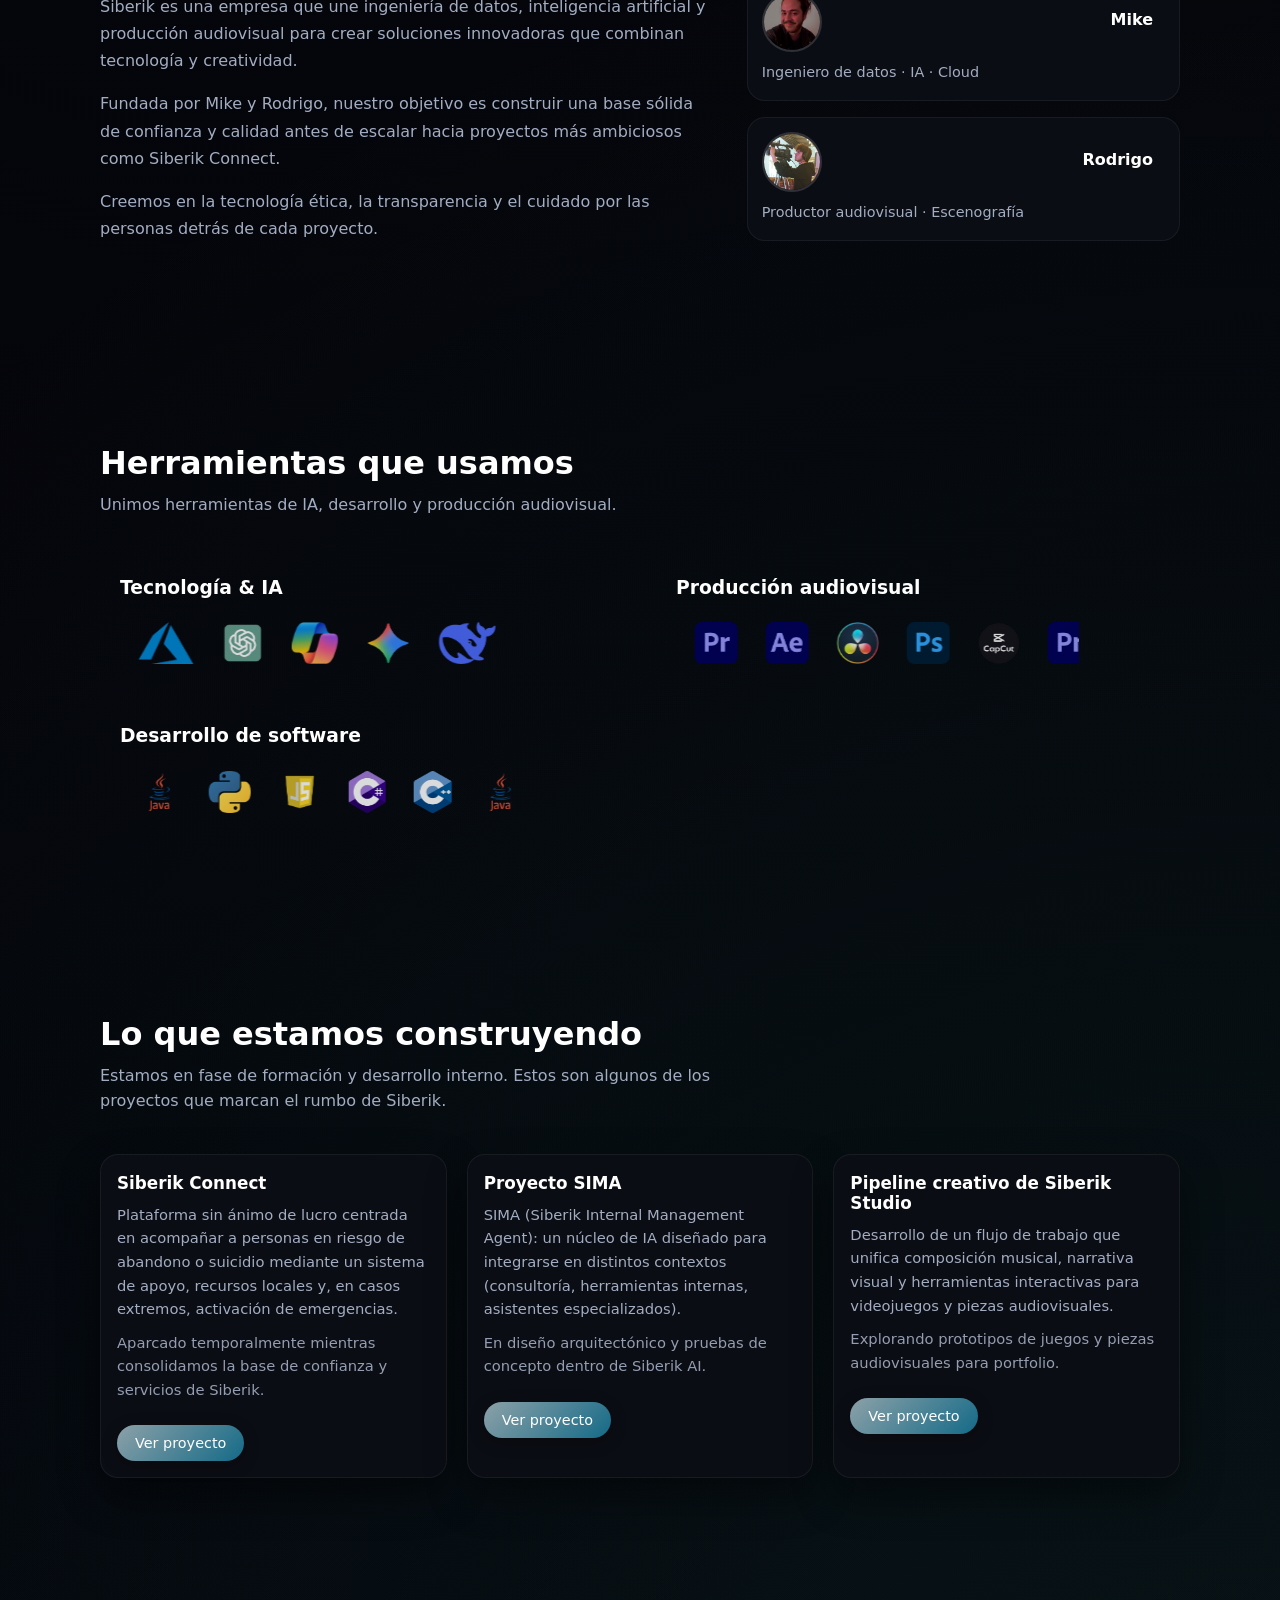
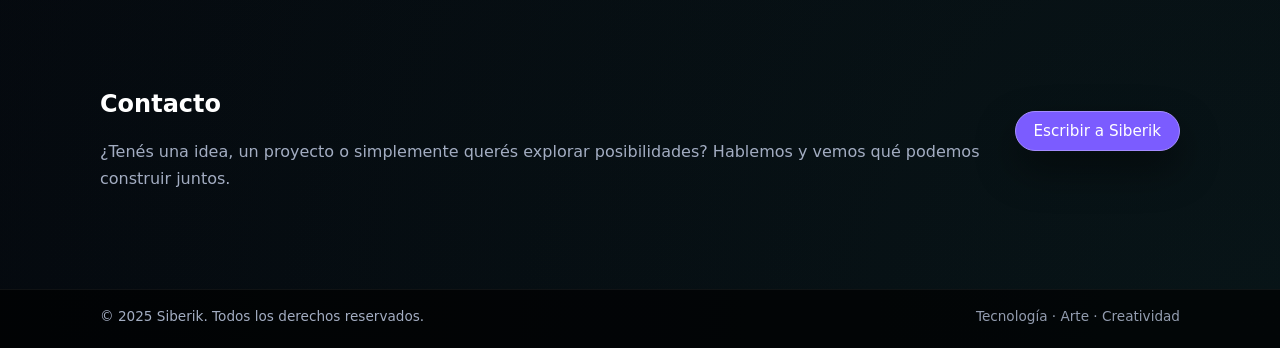
==== commit 4bcae84a: "new section logo added" ====
--- a/index.html
+++ b/index.html
@@ -237,36 +237,72 @@
                             <h3>Tecnología &amp; IA</h3>
                             <div class="ia-logos">
                                 <a href="https://azure.microsoft.com" target="_blank" rel="noopener noreferrer">
-                                    <img src="web/assets/Mike/logos/azure.png" alt="Azure Logo" class="ia-logo"/>
+                                    <img src="web/assets/SIBERIK/tech/ai/azure.png" alt="Azure Logo" class="ia-logo"/>
                                 </a>
                                 <a href="https://openai.com" target="_blank" rel="noopener noreferrer">
-                                    <img src="web/assets/Mike/logos/openai.png" alt="OpenAI Logo" class="ia-logo"/>
+                                    <img src="web/assets/SIBERIK/tech/ai/openai.png" alt="OpenAI Logo" class="ia-logo"/>
                                 </a>
                                 <a href="https://copilot.microsoft.com" target="_blank" rel="noopener noreferrer">
-                                    <img src="web/assets/Mike/logos/copilot.png" alt="Copilot Logo" class="ia-logo"/>
+                                    <img src="web/assets/SIBERIK/tech/ai/copilot.png" alt="Copilot Logo" class="ia-logo"/>
                                 </a>
                                 <a href="https://aistudio.google.com/welcome" target="_blank" rel="noopener noreferrer">
-                                    <img src="web/assets/Mike/logos/gemini.png" alt="Gemini Logo" class="ia-logo"/>
+                                    <img src="web/assets/SIBERIK/tech/ai/gemini.png" alt="Gemini Logo" class="ia-logo"/>
                                 </a>
                                 <a href="https://deepseek.com/en" target="_blank" rel="noopener noreferrer">
-                                    <img src="web/assets/Mike/logos/deepseek.png" alt="DeepSeek Logo" class="ia-logo"/>
+                                    <img src="web/assets/SIBERIK/tech/ai/deepseek.png" alt="DeepSeek Logo" class="ia-logo"/>
                                 </a>
                                 <a href="https://www.tensorflow.org" target="_blank" rel="noopener noreferrer">
-                                    <img src="web/assets/Mike/logos/tensorflow.png" alt="TensorFlow Logo" class="ia-logo"/>
+                                    <img src="web/assets/SIBERIK/tech/ai/tensorflow.png" alt="TensorFlow Logo" class="ia-logo"/>
                                 </a>
                                 <a href="https://www.docker.com" target="_blank" rel="noopener noreferrer">
-                                    <img src="web/assets/Mike/logos/docker.png" alt="Docker Logo" class="ia-logo"/>
+                                    <img src="web/assets/SIBERIK/tech/ai/docker.png" alt="Docker Logo" class="ia-logo"/>
                                 </a>
                             </div>
                         </div>
                         <div>
                             <h3>Producción audiovisual</h3>
                             <div class="ia-logos">
-                                <img src="web/assets/Dro/logos/premiere.png" alt="Premiere" class="ia-logo">
-                                <img src="web/assets/Dro/logos/aftereffects.png" alt="After Effects" class="ia-logo">
-                                <img src="web/assets/Dro/logos/davinci.png" alt="DaVinci" class="ia-logo">
-                                <img src="web/assets/Dro/logos/photoshop.png" alt="Photoshop" class="ia-logo">
-                                <img src="web/assets/Dro/logos/capcut.png" alt="Capcut" class="ia-logo">
+                                <a href="https://www.adobe.com/es/products/premiere" target="_blank" rel="noopener noreferrer">
+                                    <img src="web/assets/Dro/logos/premiere.png" alt="Premiere" class="ia-logo">
+                                </a>
+                                <a href="https://www.adobe.com/es/products/aftereffects" target="_blank" rel="noopener noreferrer">
+                                    <img src="web/assets/Dro/logos/aftereffects.png" alt="After Effects" class="ia-logo">
+                                </a>
+                                <a href="https://www.blackmagicdesign.com/es/products/davinciresolve" target="_blank" rel="noopener noreferrer">
+                                    <img src="web/assets/Dro/logos/davinci.png" alt="DaVinci" class="ia-logo">
+                                </a>
+                                <a href="https://www.adobe.com/es/products/photoshop/" target="_blank" rel="noopener noreferrer">
+                                    <img src="web/assets/Dro/logos/photoshop.png" alt="Photoshop" class="ia-logo">
+                                </a>
+                                <a href="https://www.capcut.com/es-es" target="_blank" rel="noopener noreferrer">
+                                    <img src="web/assets/Dro/logos/capcut.png" alt="Capcut" class="ia-logo">
+                                </a>
+                            </div>
+                        </div>
+                        <div>
+                            <h3>Desarrollo de software</h3>
+                            <div class="ia-logos">
+
+                                <a href="https://www.java.com" target="_blank" rel="noopener noreferrer">
+                                    <img src="web/assets/SIBERIK/tech/dev/java.png" alt="Java" class="ia-logo">
+                                </a>
+
+                                <a href="https://www.python.org" target="_blank" rel="noopener noreferrer">
+                                    <img src="web/assets/SIBERIK/tech/dev/python.png" alt="Python" class="ia-logo">
+                                </a>
+
+                                <a href="https://developer.mozilla.org/en-US/docs/Web/JavaScript" target="_blank" rel="noopener noreferrer">
+                                    <img src="web/assets/SIBERIK/tech/dev/javascript.png" alt="JavaScript" class="ia-logo">
+                                </a>
+
+                                <a href="https://dotnet.microsoft.com" target="_blank" rel="noopener noreferrer">
+                                    <img src="web/assets/SIBERIK/tech/dev/csharp.png" alt="C#" class="ia-logo">
+                                </a>
+
+                                <a href="https://isocpp.org" target="_blank" rel="noopener noreferrer">
+                                    <img src="web/assets/SIBERIK/tech/dev/cpp.png" alt="C/C++" class="ia-logo">
+                                </a>
+
                             </div>
                         </div>
                     </div>
--- a/web/CSS/style.css
+++ b/web/CSS/style.css
@@ -190,6 +190,10 @@
     gap: 32px;
 }
 
+.stack-grid div {
+    padding-left: 20px;
+}
+
 @media (max-width: 720px) {
     .stack-grid {
         grid-template-columns: minmax(0,1fr);
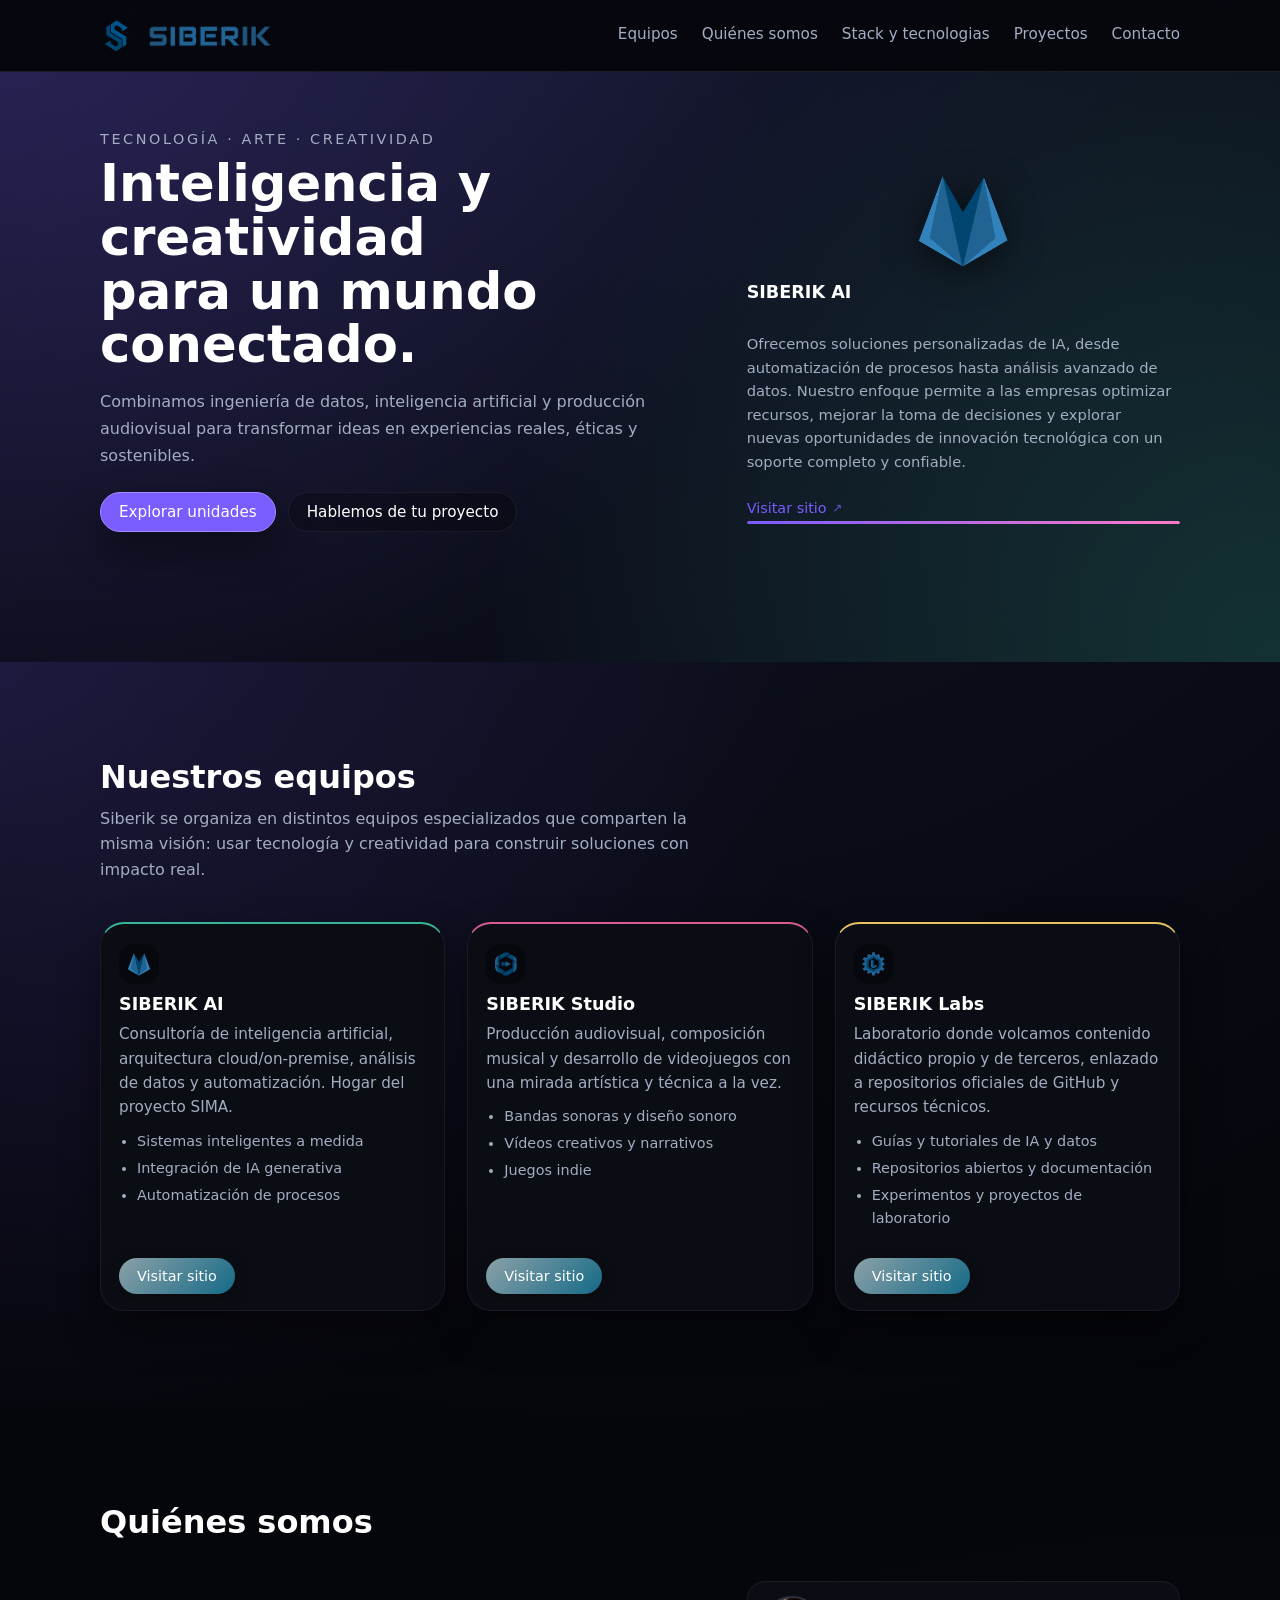
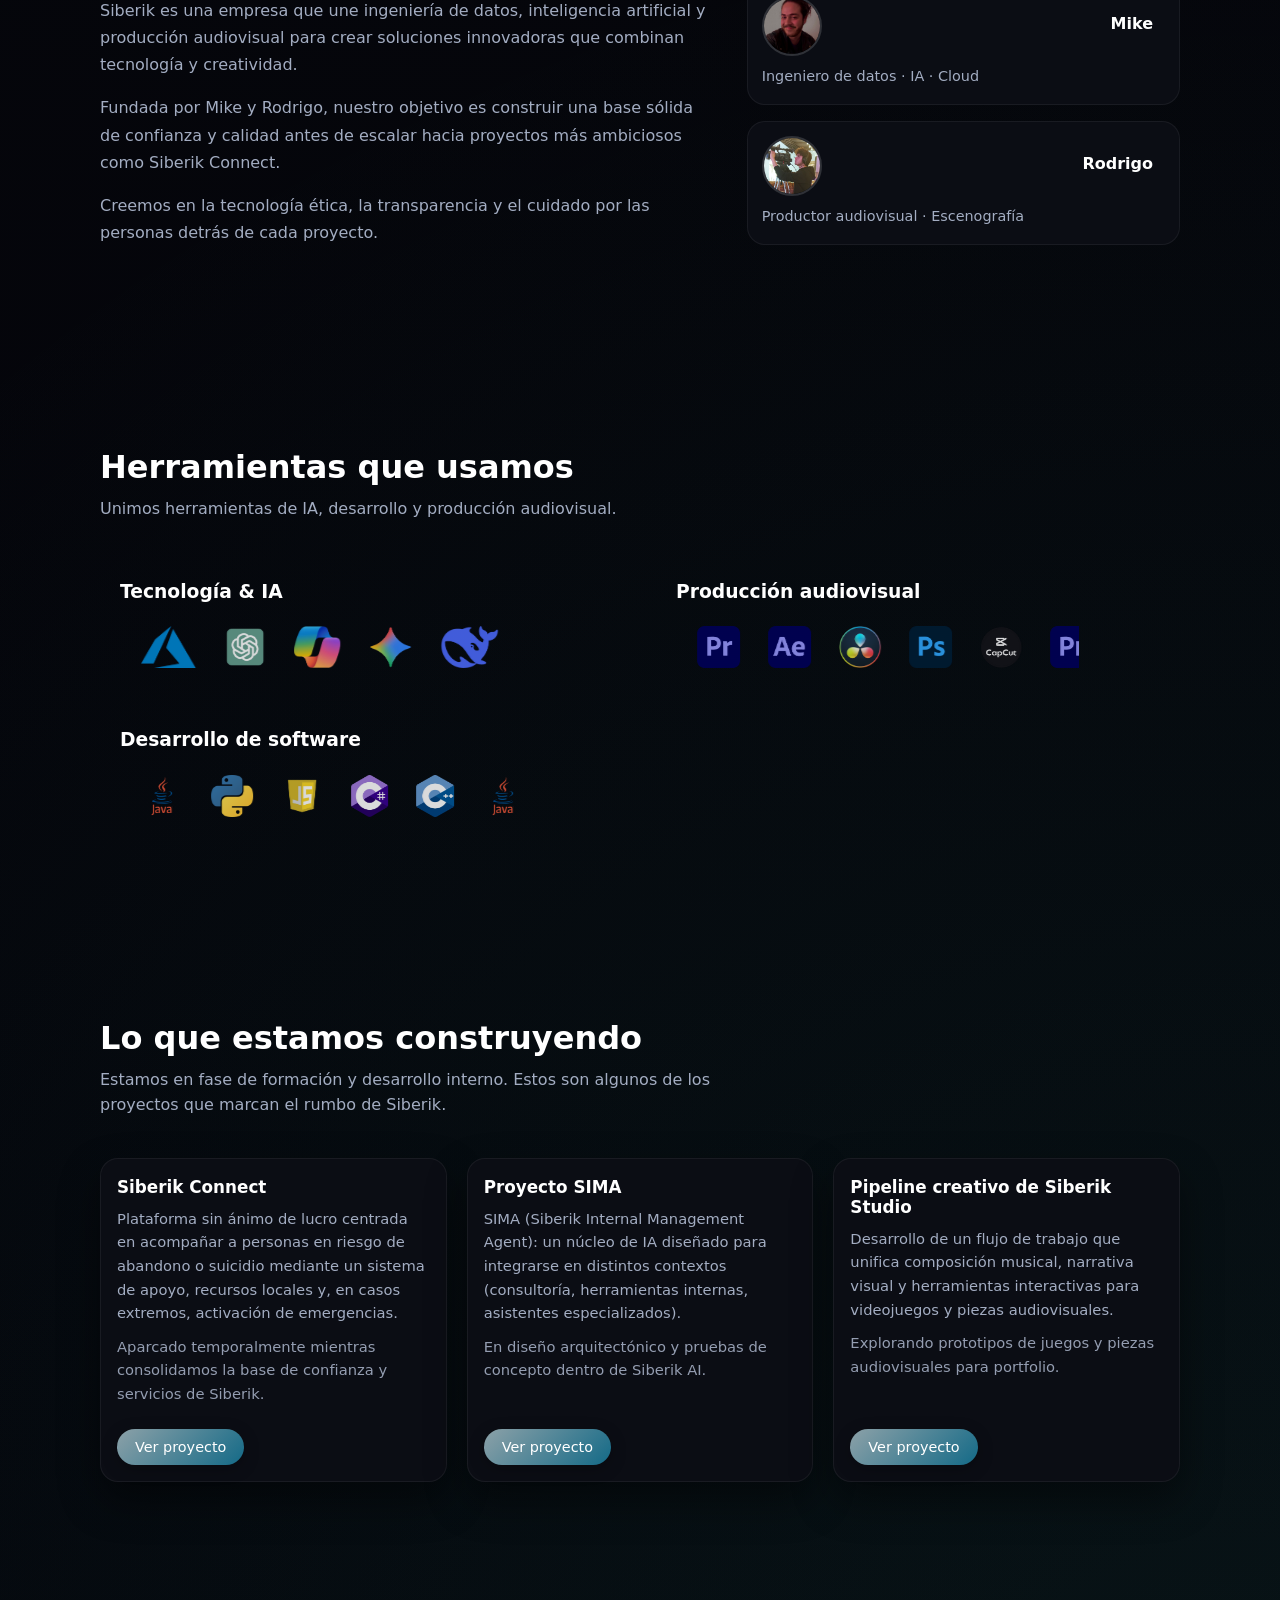
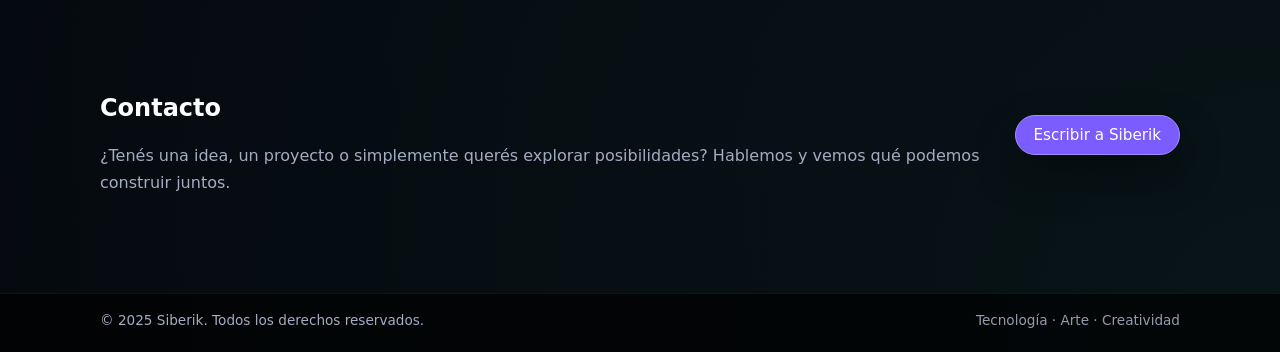
==== commit 420b96f0: "button adjusted" ====
--- a/index.html
+++ b/index.html
@@ -331,13 +331,14 @@
                                 Aparcado temporalmente mientras consolidamos la base de confianza
                                 y servicios de Siberik.
                             </p>
-
-                            <a href="https://team-siberik.github.io/siberik-connect"
-                                target="_blank"
-                                rel="noopener"
-                                class="unit-cta-button">
-                                    Ver proyecto
-                            </a>
+                            <div class="unit-footer">
+                                <a href="https://team-siberik.github.io/siberik-connect"
+                                    target="_blank"
+                                    rel="noopener"
+                                    class="unit-cta-button">
+                                        Ver proyecto
+                                </a>
+                            </div>
                         </article>
 
                         <article class="project-card">
@@ -350,13 +351,14 @@
                             <p class="project-note">
                                 En diseño arquitectónico y pruebas de concepto dentro de Siberik AI.
                             </p>
-
-                            <a href="https://team-siberik.github.io/sima-project"
-                                target="_blank"
-                                rel="noopener"
-                                class="unit-cta-button">
-                                    Ver proyecto
-                            </a>
+                            <div class="unit-footer">
+                                <a href="https://team-siberik.github.io/sima-project"
+                                    target="_blank"
+                                    rel="noopener"
+                                    class="unit-cta-button">
+                                        Ver proyecto
+                                </a>
+                            </div>
                         </article>
 
                         <article class="project-card">
@@ -369,13 +371,14 @@
                             <p class="project-note">
                                 Explorando prototipos de juegos y piezas audiovisuales para portfolio.
                             </p>
-
-                            <a href="https://team-siberik.github.io/siberik-studio"
-                                target="_blank"
-                                rel="noopener"
-                                class="unit-cta-button">
-                                    Ver proyecto
-                            </a>
+                            <div class="unit-footer">
+                                <a href="https://team-siberik.github.io/siberik-studio"
+                                    target="_blank"
+                                    rel="noopener"
+                                    class="unit-cta-button">
+                                        Ver proyecto
+                                </a>
+                            </div>
                         </article>
                     </div>
                 </div>
--- a/web/CSS/style.css
+++ b/web/CSS/style.css
@@ -51,15 +51,22 @@
     display: grid;
     grid-template-columns: repeat(3, minmax(0,1fr));
     gap: 22px;
-}
+}   
 
 .unit-card {
+    display: flex;
+    flex-direction: column;
     background: var(--bg-elevated);
     border-radius: var(--radius-xl);
     padding: 20px 18px 16px;
     border: 1px solid var(--border-soft);
     box-shadow: var(--shadow-soft);
 }
+
+.unit-footer {
+    margin-top: auto;
+}
+
 
 .unit-icon-wrapper {
     width: 40px;
@@ -214,6 +221,8 @@
 }
 
 .project-card {
+    display: flex;
+    flex-direction: column;
     background: var(--bg-elevated);
     border-radius: var(--radius-lg);
     border: 1px solid var(--border-soft);
--- a/web/CSS/elements/modal.css
+++ b/web/CSS/elements/modal.css
@@ -31,7 +31,7 @@
     position: fixed;
     z-index: 10;
     left: 50%;
-    top: 50%;
+    top: 405px;
     transform: translate(-50%, -50%) scale(0.95);
 
     background: var(--modal-bg);
@@ -39,7 +39,7 @@
 
     width: 90%;
     max-width: 500px;
-    max-height: 80vh;
+    max-height: 600px;
     overflow-y: auto;
 
     border-radius: var(--radius-lg);
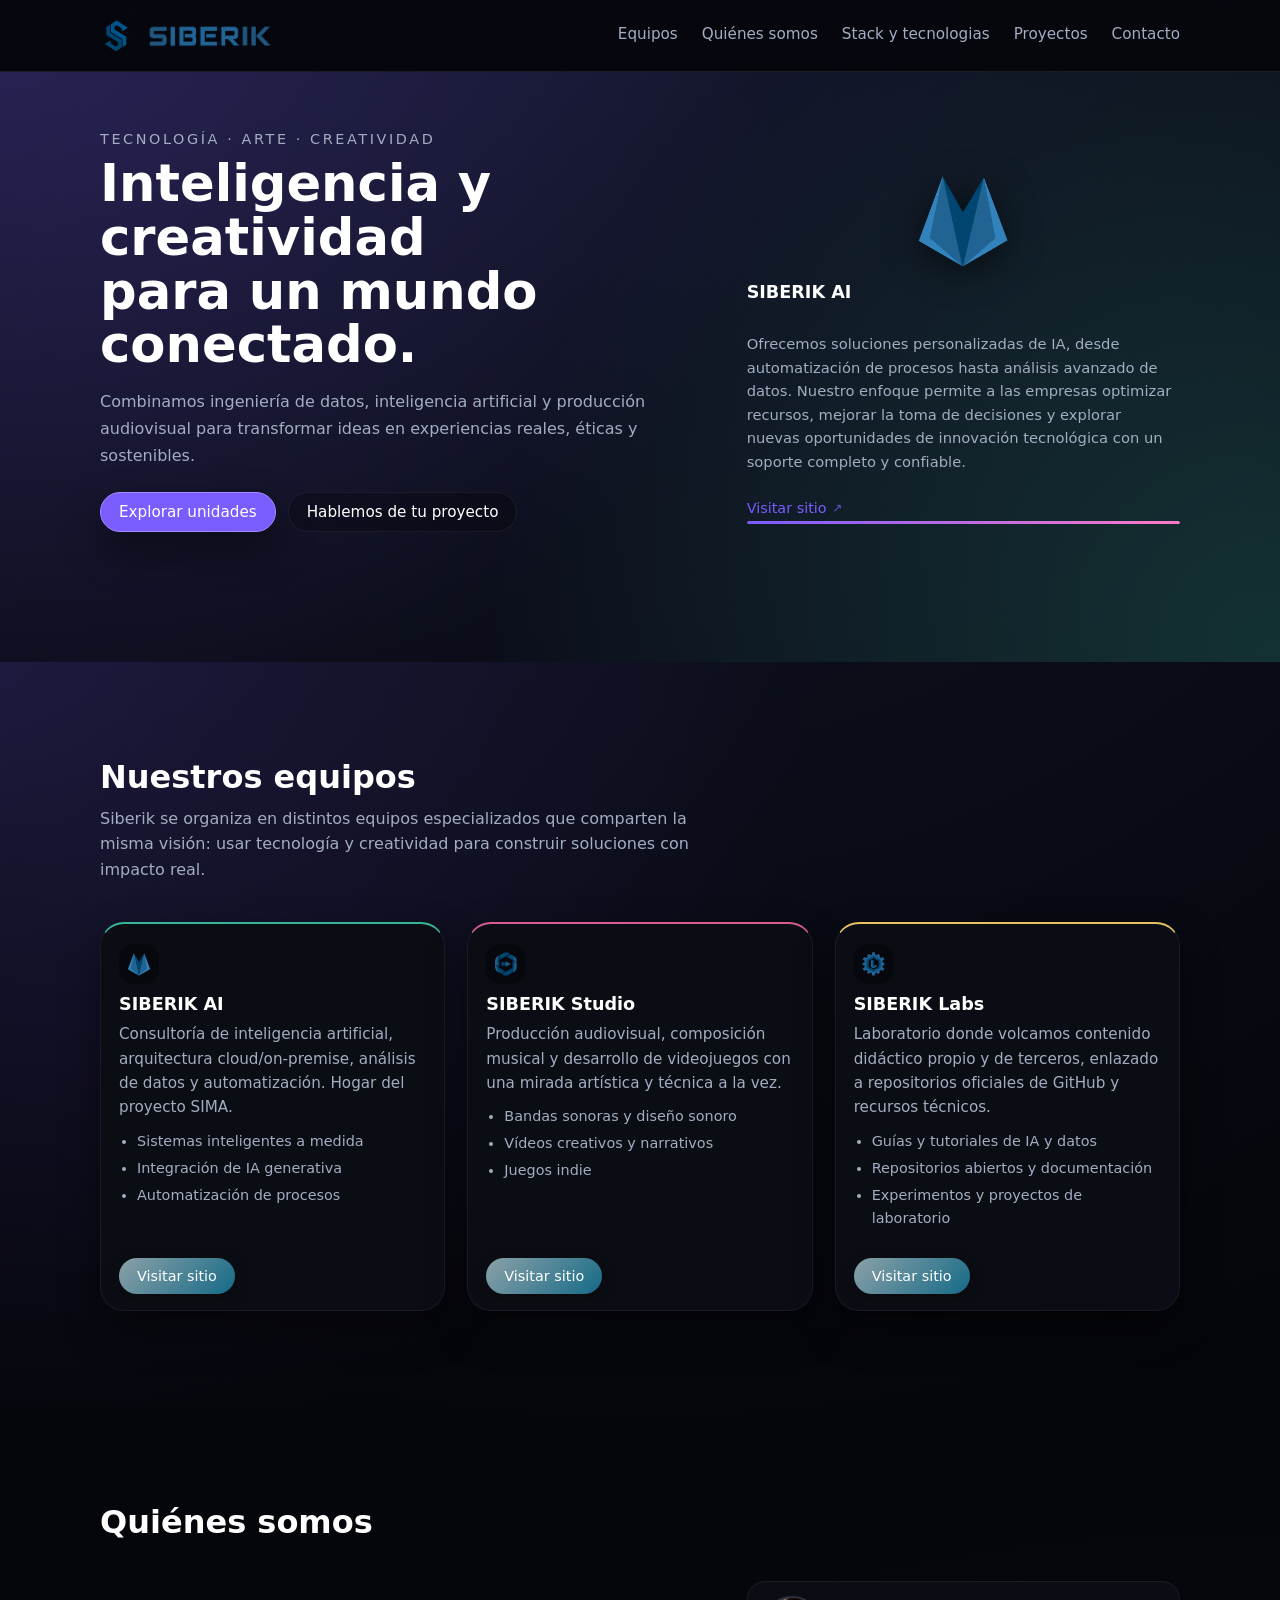
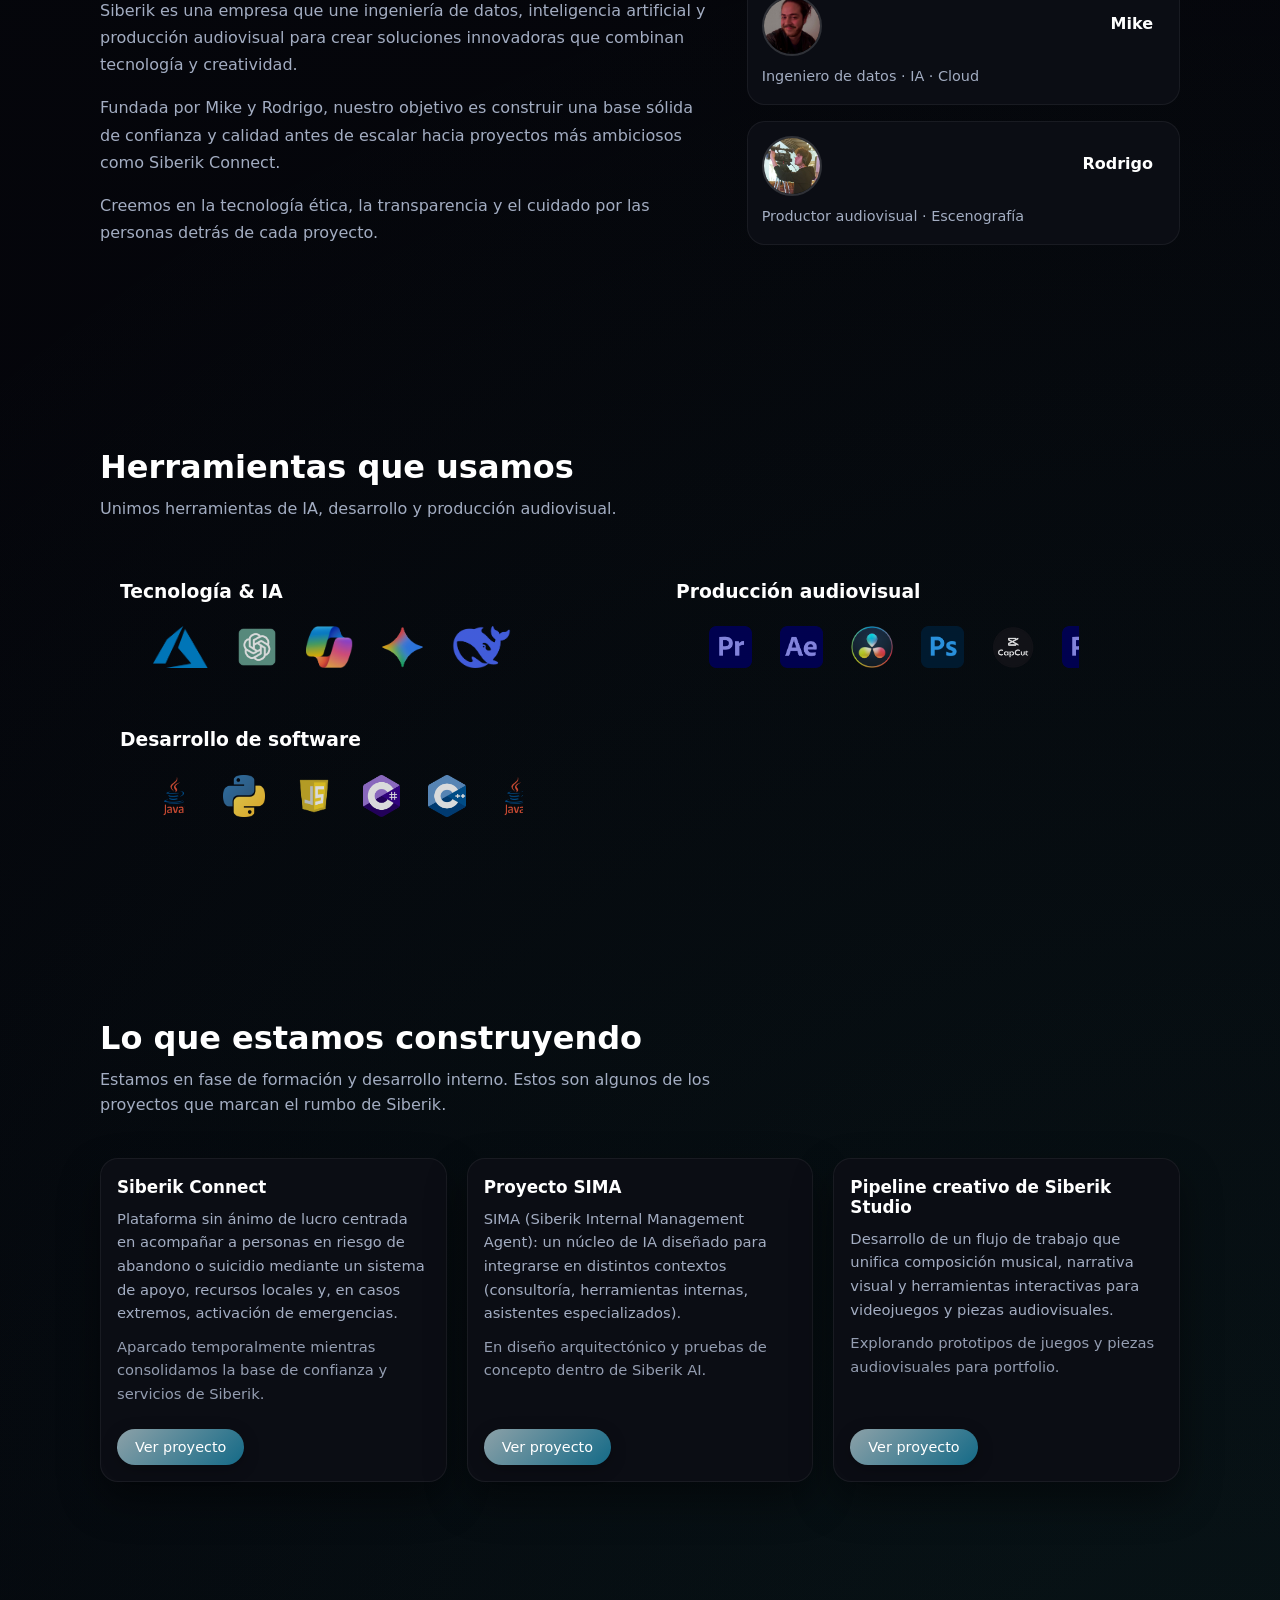
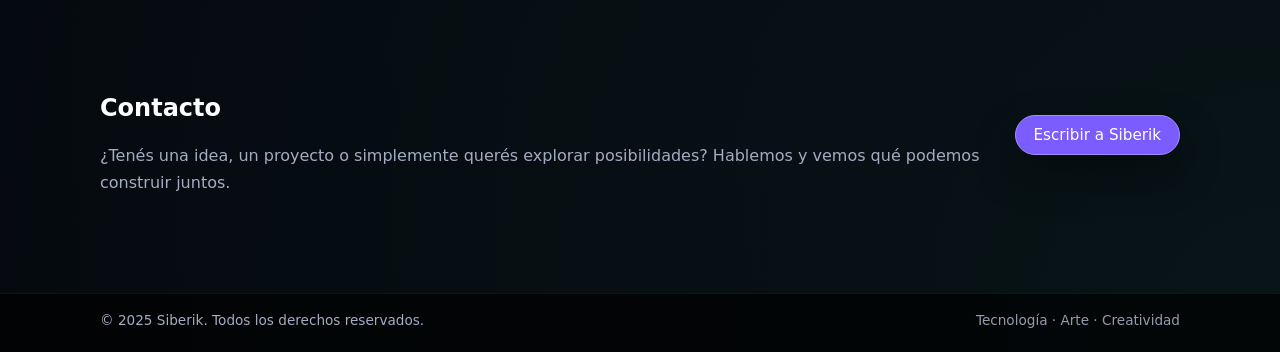
==== commit 244c8c34: "." ====
--- a/index.html
+++ b/index.html
@@ -150,8 +150,11 @@
                                 </div>
                                 <h2>Mike</h2>
                                 <div class="socials">
+                                    <a href="https://mikemaranon.github.io/Mike-portfolio" target="_blank" aria-label="Website">
+                                        <img src="web/assets/icons/web.png" alt="Website">
+                                    </a>
                                     <a href="https://github.com/Mikemaranon" target="_blank" aria-label="GitHub">
-                                        <img src="https://cdn.jsdelivr.net/gh/devicons/devicon/icons/github/github-original.svg" alt="GitHub">
+                                        <img src="web/assets/icons/github.png" alt="GitHub">
                                     </a>
                                     <a href="https://www.linkedin.com/in/mikemaranon" target="_blank" aria-label="LinkedIn">
                                         <img src="https://cdn.jsdelivr.net/gh/devicons/devicon/icons/linkedin/linkedin-original.svg" alt="LinkedIn">
@@ -185,8 +188,11 @@
                                 </div>
                                 <h2>Rodrigo</h2>
                                 <div class="socials">
+                                    <a href="https://romatronix238.github.io/portfolio" target="_blank" aria-label="Website">
+                                        <img src="web/assets/icons/web.png" alt="Website">
+                                    </a>
                                     <a href="https://github.com/" target="_blank" aria-label="GitHub">
-                                        <img src="https://cdn.jsdelivr.net/gh/devicons/devicon/icons/github/github-original.svg" alt="GitHub">
+                                        <img src="web/assets/icons/github.png" alt="GitHub">
                                     </a>
                                     <a href="https://www.linkedin.com/" target="_blank" aria-label="LinkedIn">
                                         <img src="https://cdn.jsdelivr.net/gh/devicons/devicon/icons/linkedin/linkedin-original.svg" alt="LinkedIn">
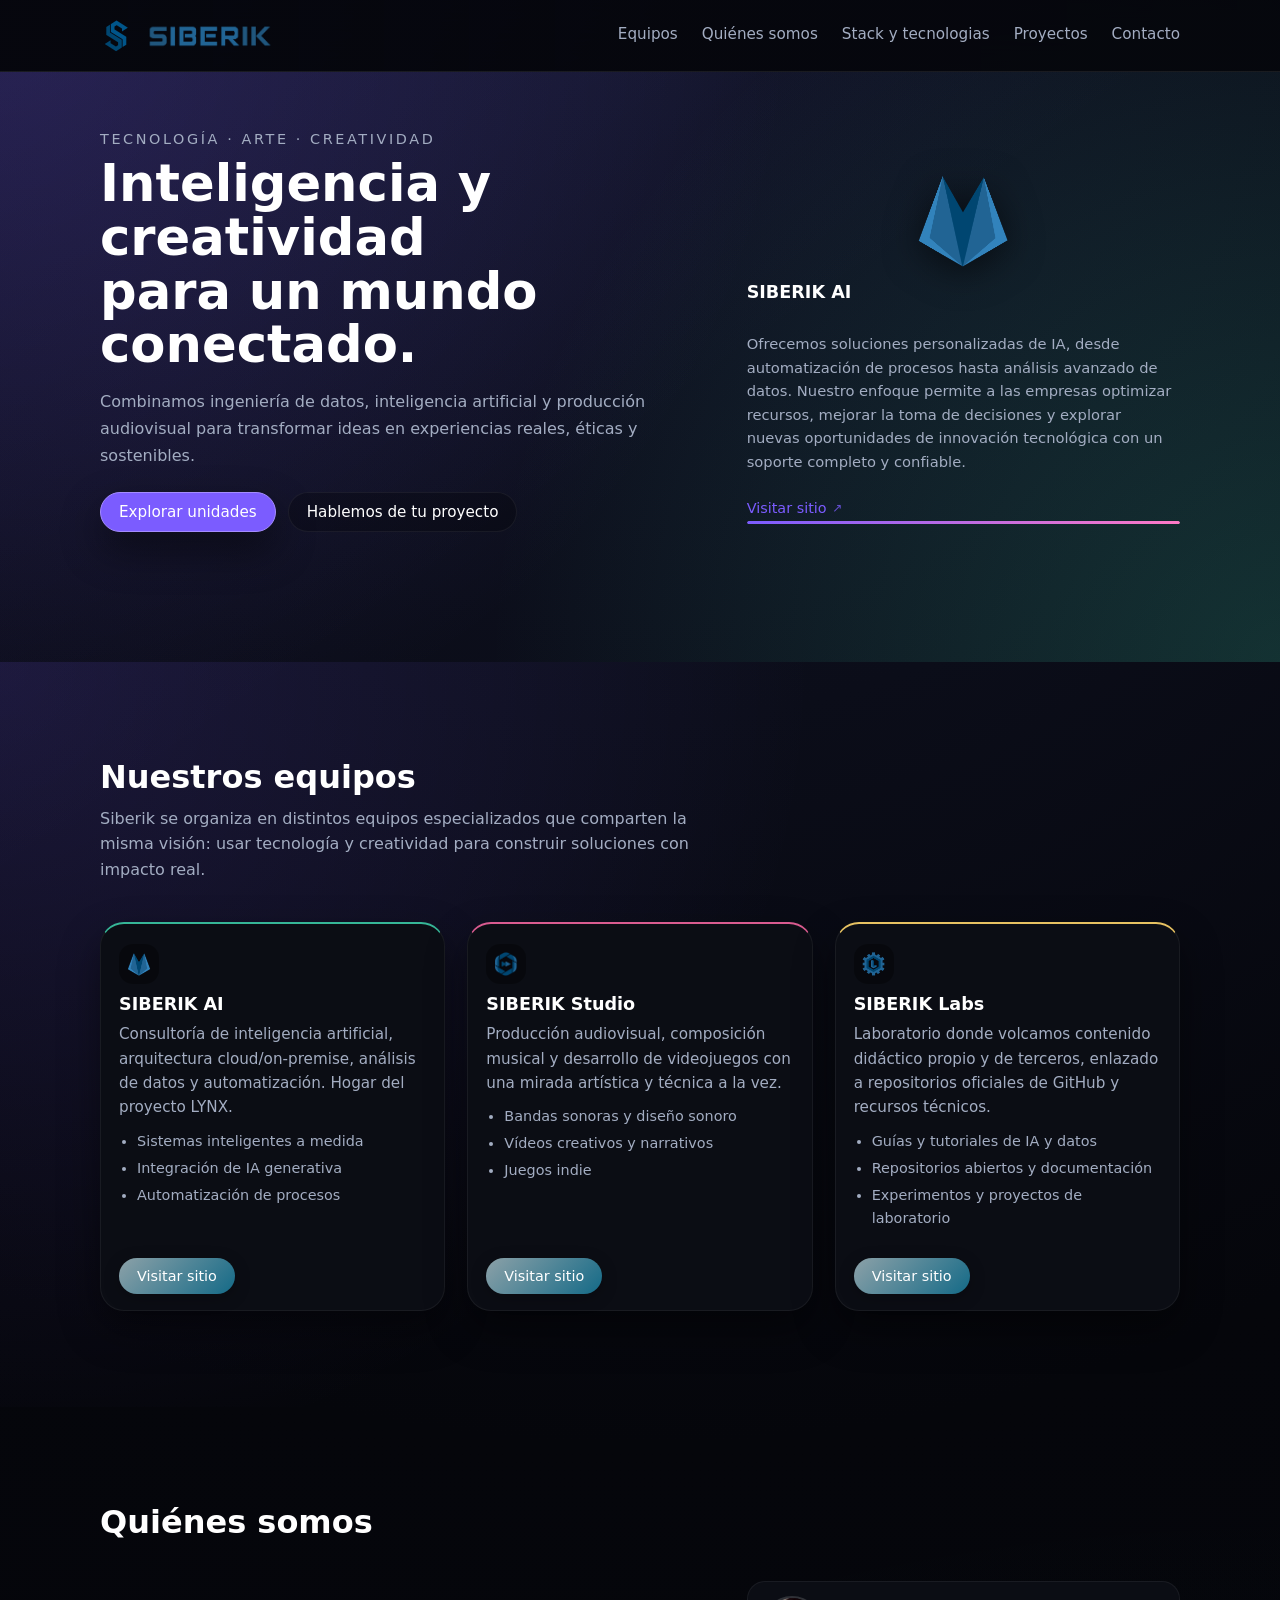
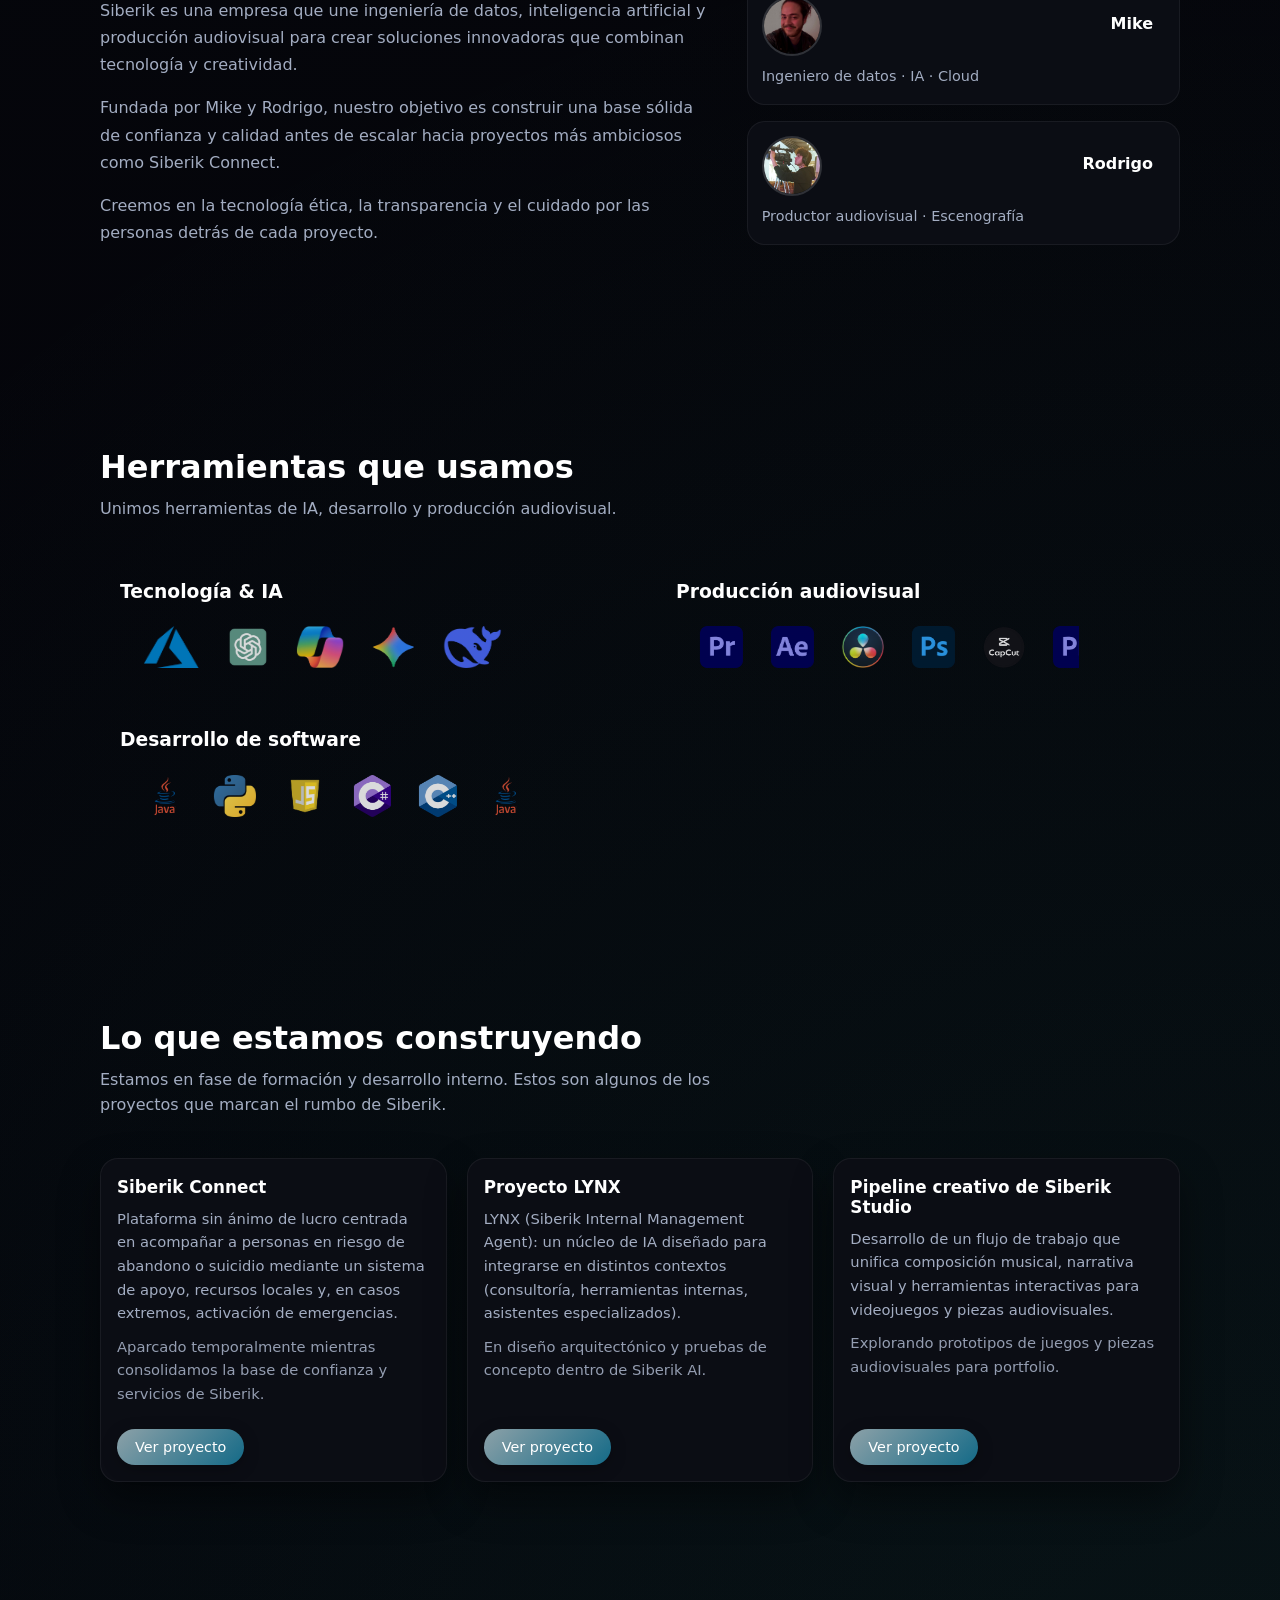
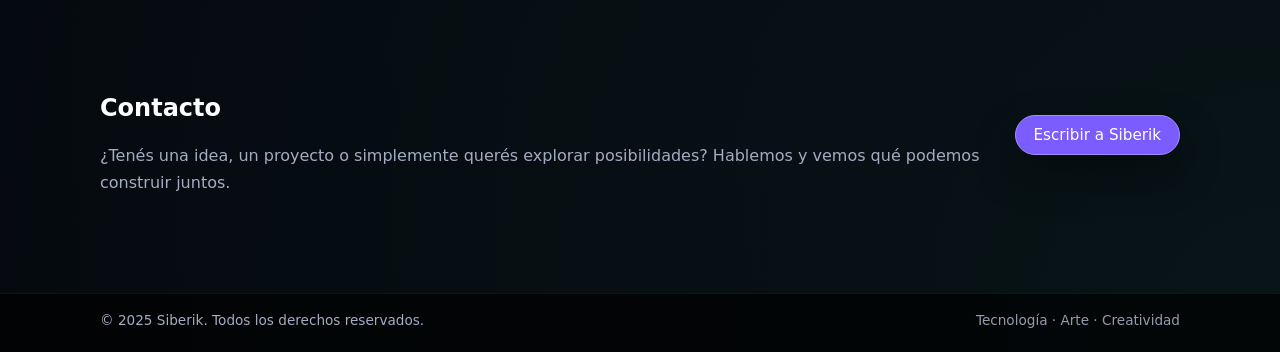
==== commit bed5bb01: "SIMA now LYNX" ====
--- a/index.html
+++ b/index.html
@@ -348,9 +348,9 @@
                         </article>
 
                         <article class="project-card">
-                            <h3>Proyecto SIMA</h3>
+                            <h3>Proyecto LYNX</h3>
                             <p>
-                                SIMA (Siberik Internal Management Agent): un núcleo de IA diseñado
+                                LYNX (Siberik Internal Management Agent): un núcleo de IA diseñado
                                 para integrarse en distintos contextos (consultoría, herramientas internas,
                                 asistentes especializados).
                             </p>
@@ -358,7 +358,7 @@
                                 En diseño arquitectónico y pruebas de concepto dentro de Siberik AI.
                             </p>
                             <div class="unit-footer">
-                                <a href="https://team-siberik.github.io/sima-project"
+                                <a href="https://team-siberik.github.io/LYNX-project"
                                     target="_blank"
                                     rel="noopener"
                                     class="unit-cta-button">
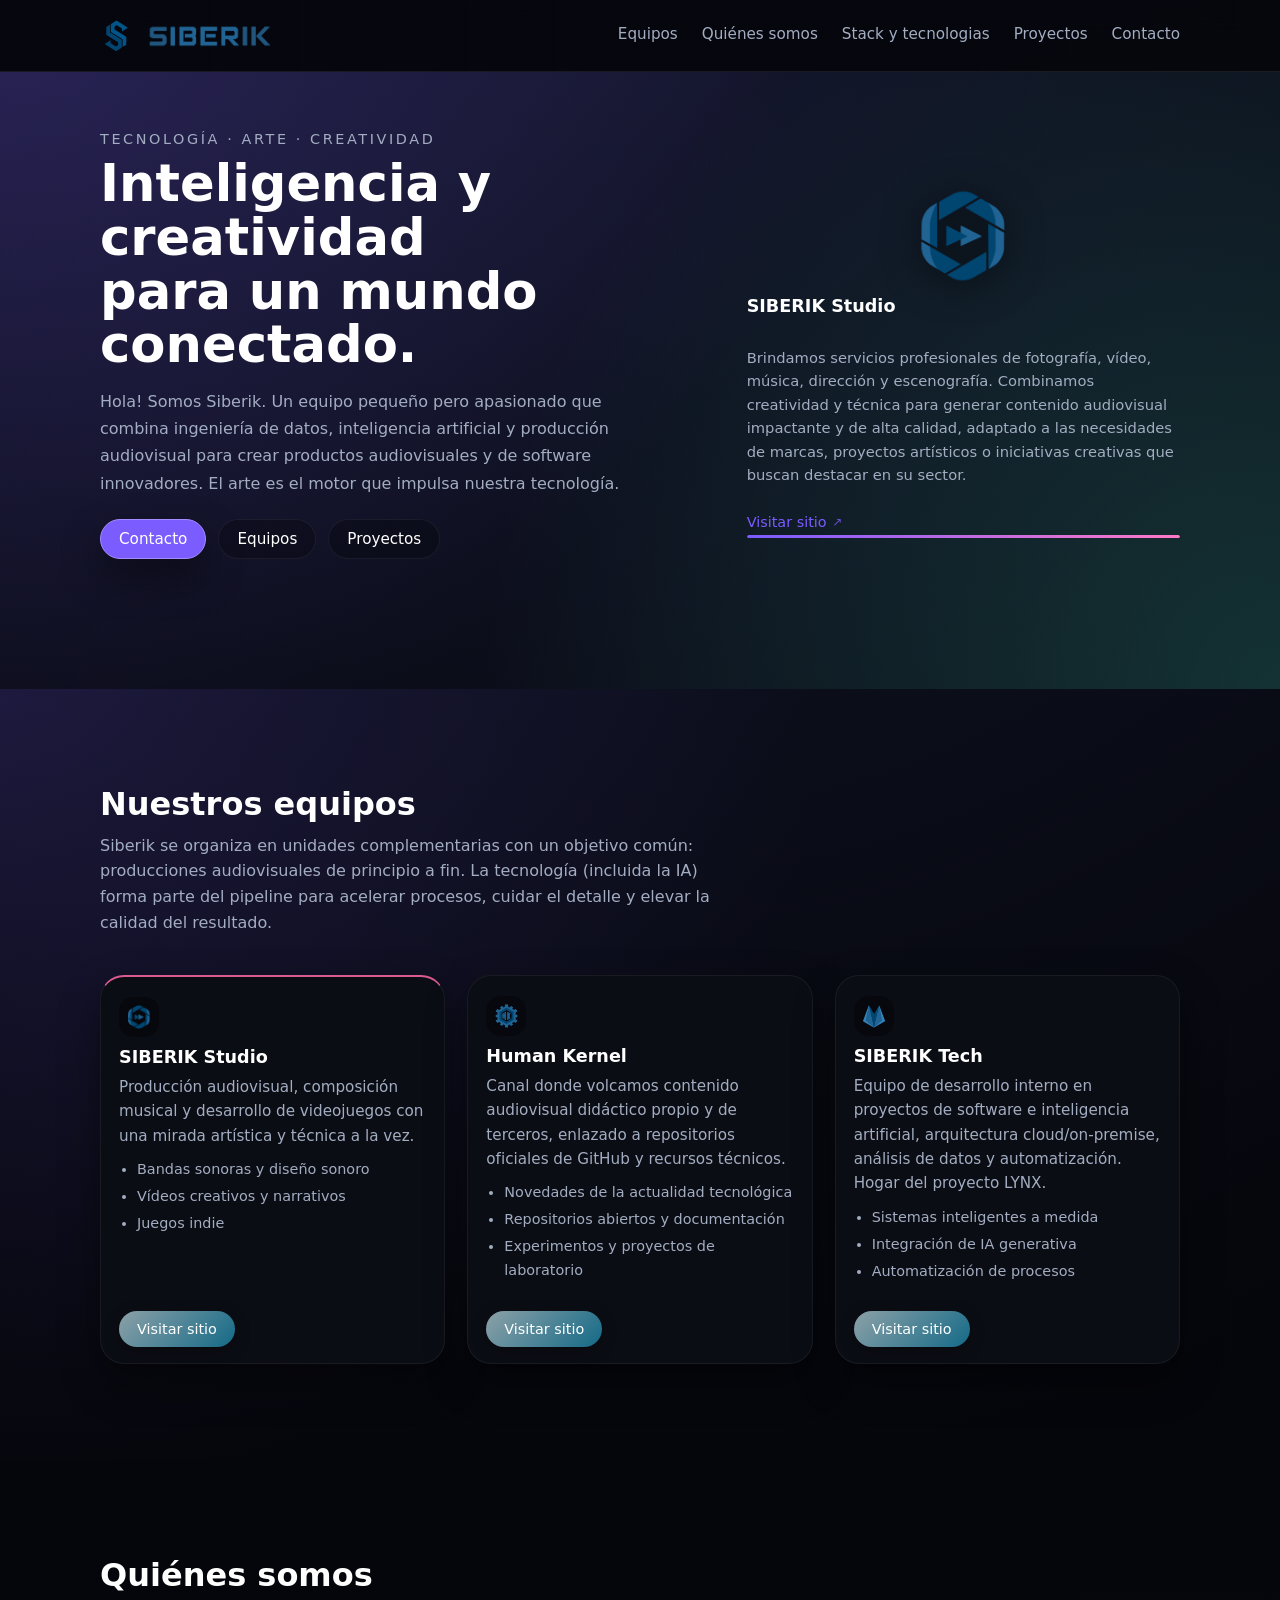
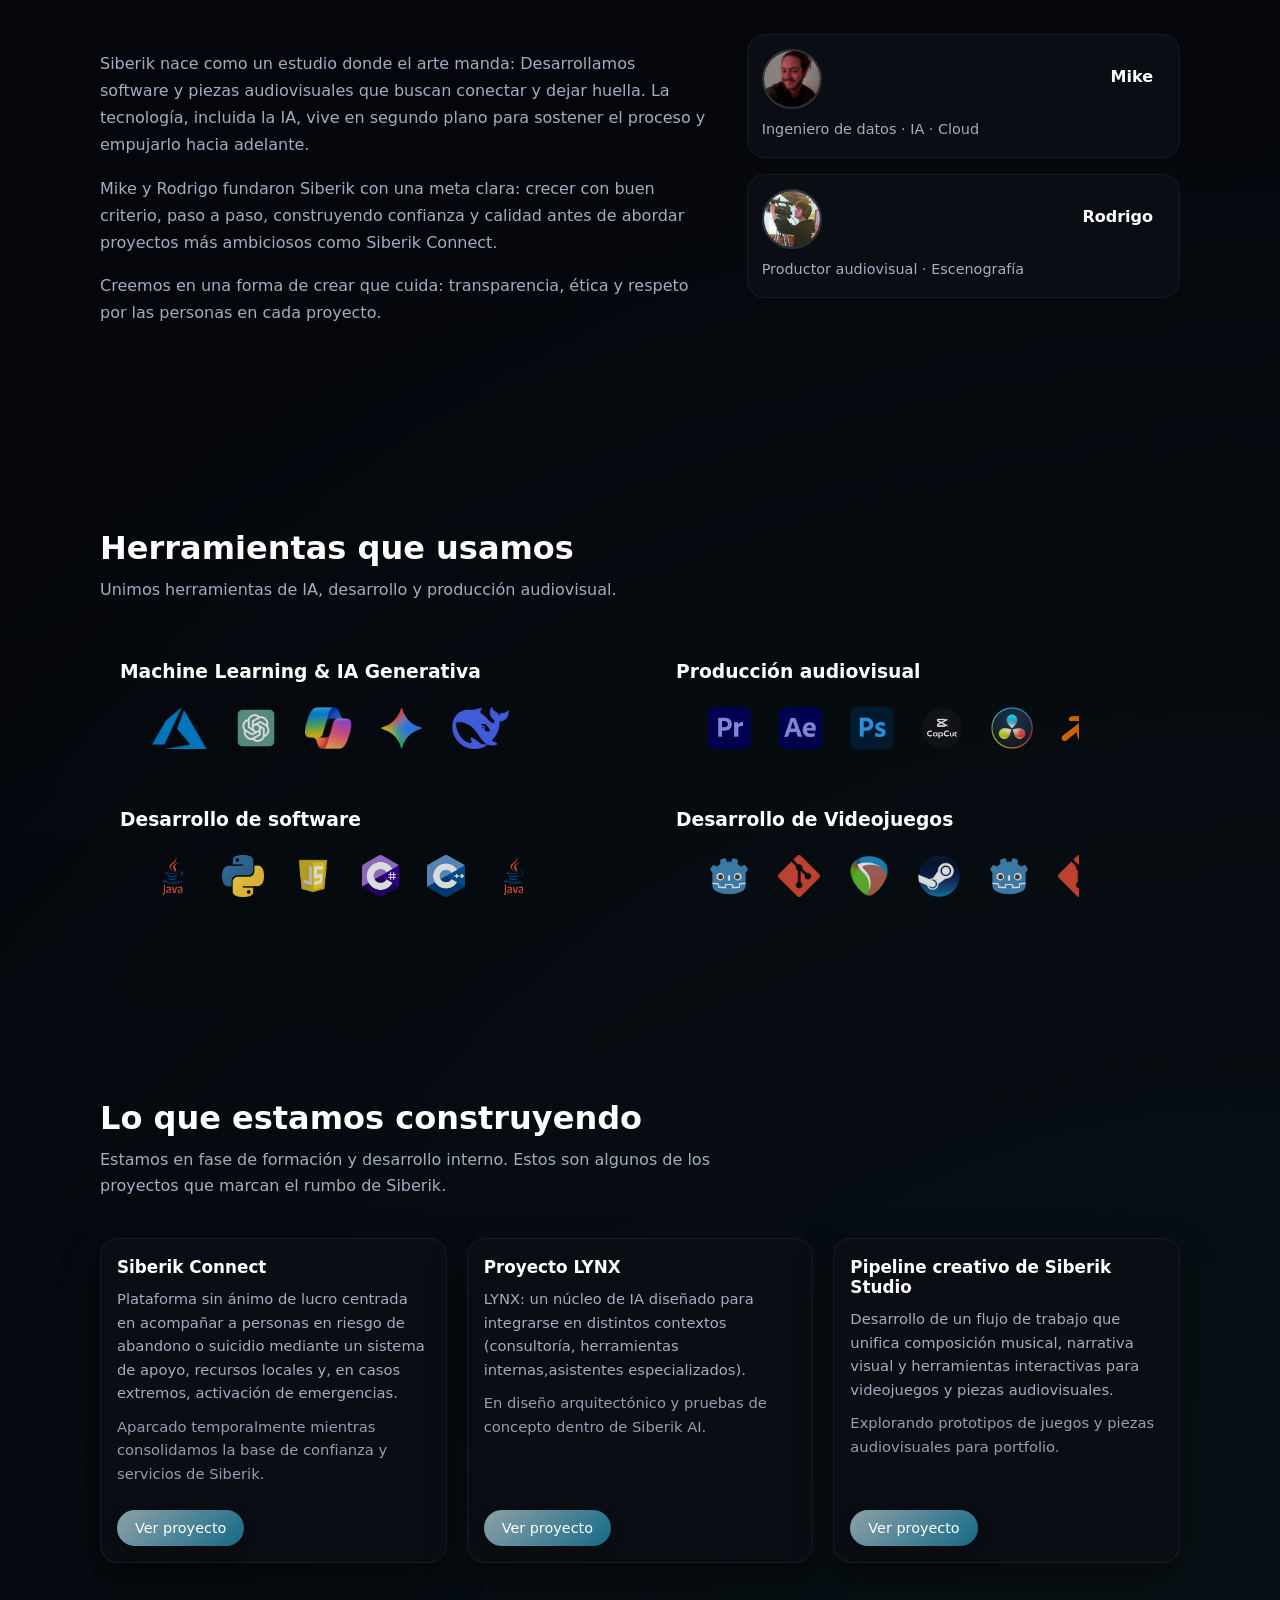
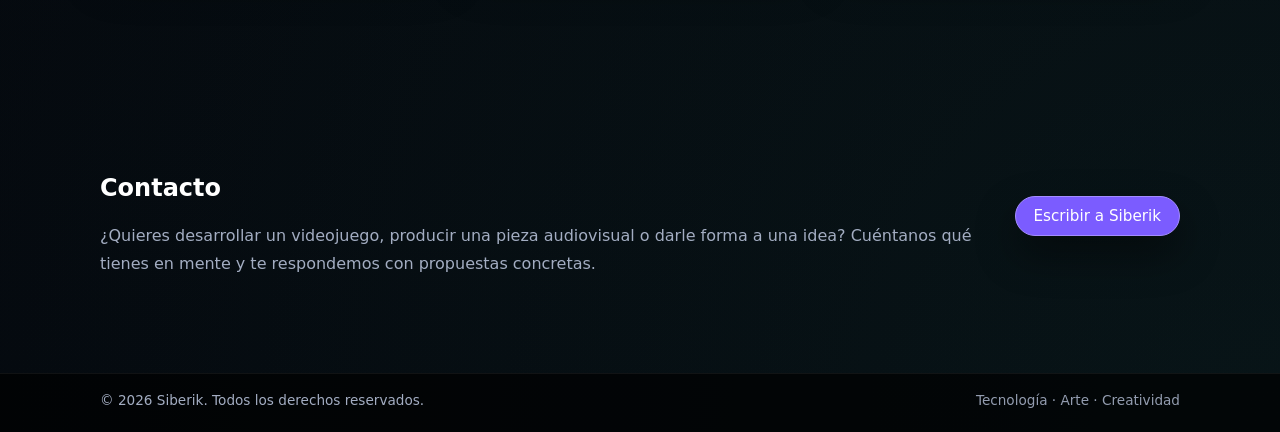
==== commit 398c8d38: "major update" ====
--- a/index.html
+++ b/index.html
@@ -47,12 +47,15 @@
                         <p class="hero-eyebrow">Tecnología · Arte · Creatividad</p>
                         <h1>Inteligencia y creatividad<br>para un mundo conectado.</h1>
                         <p class="hero-text">
-                            Combinamos ingeniería de datos, inteligencia artificial y producción audiovisual
-                            para transformar ideas en experiencias reales, éticas y sostenibles.
+                            Hola! Somos Siberik. Un equipo pequeño pero apasionado que combina ingeniería de datos,
+                            inteligencia artificial y producción audiovisual para crear productos audiovisuales y de 
+                            software innovadores.
+                            El arte es el motor que impulsa nuestra tecnología.
                         </p>
                         <div class="hero-actions">
-                            <a href="#units" class="btn primary">Explorar unidades</a>
-                            <a href="#contact" class="btn ghost">Hablemos de tu proyecto</a>
+                            <a href="#contact" class="btn primary">Contacto</a>
+                            <a href="#units" class="btn ghost">Equipos</a>
+                            <a href="#projects" class="btn ghost">Proyectos</a>
                         </div>
 
                         <!-- Carrusel de chips -->
@@ -89,8 +92,10 @@
                     <header class="section-header">
                         <h2>Nuestros equipos</h2>
                         <p>
-                            Siberik se organiza en distintos equipos especializados que comparten la misma visión:
-                            usar tecnología y creatividad para construir soluciones con impacto real.
+                            Siberik se organiza en unidades complementarias con un objetivo común: 
+                            producciones audiovisuales de principio a fin. 
+                            La tecnología (incluida la IA) forma parte del pipeline para acelerar procesos, 
+                            cuidar el detalle y elevar la calidad del resultado.
                         </p>
                     </header>
 
@@ -109,19 +114,18 @@
                 <div class="container about-layout">
                     <div class="about-text">
                         <p>
-                            Siberik es una empresa que une ingeniería de datos, inteligencia artificial
-                            y producción audiovisual para crear soluciones innovadoras que combinan
-                            tecnología y creatividad.
-                        </p>
-                        <p>
-                            Fundada por Mike y Rodrigo, nuestro objetivo es construir una base sólida
-                            de confianza y calidad antes de escalar hacia proyectos más ambiciosos
-                            como Siberik Connect.
-                        </p>
-                        <p>
-                            Creemos en la tecnología ética, la transparencia y el cuidado por las personas
-                            detrás de cada proyecto.
-                        </p>
+                            Siberik nace como un estudio donde el arte manda: Desarrollamos software y piezas audiovisuales que buscan
+                            conectar y dejar huella. La tecnología, incluida la IA, vive en segundo plano para sostener el proceso y 
+                            empujarlo hacia adelante.
+                        </p>
+                        <p>
+                            Mike y Rodrigo fundaron Siberik con una meta clara: crecer con buen criterio, paso a paso, construyendo
+                            confianza y calidad antes de abordar proyectos más ambiciosos como Siberik Connect.
+                        </p>
+                        <p>
+                            Creemos en una forma de crear que cuida: transparencia, ética y respeto por las personas en cada proyecto.
+                        </p>
+
                     </div>
 
                     <div class="about-team">
@@ -240,7 +244,7 @@
 
                     <div class="stack-grid">
                         <div>
-                            <h3>Tecnología &amp; IA</h3>
+                            <h3>Machine Learning &amp; IA Generativa</h3>
                             <div class="ia-logos">
                                 <a href="https://azure.microsoft.com" target="_blank" rel="noopener noreferrer">
                                     <img src="web/assets/SIBERIK/tech/ai/azure.png" alt="Azure Logo" class="ia-logo"/>
@@ -274,41 +278,55 @@
                                 <a href="https://www.adobe.com/es/products/aftereffects" target="_blank" rel="noopener noreferrer">
                                     <img src="web/assets/Dro/logos/aftereffects.png" alt="After Effects" class="ia-logo">
                                 </a>
+                                <a href="https://www.adobe.com/es/products/photoshop/" target="_blank" rel="noopener noreferrer">
+                                    <img src="web/assets/Dro/logos/photoshop.png" alt="Photoshop" class="ia-logo">
+                                </a>
+                                <a href="https://www.capcut.com/es-es" target="_blank" rel="noopener noreferrer">
+                                    <img src="web/assets/Dro/logos/capcut.png" alt="Capcut" class="ia-logo">
+                                </a>
                                 <a href="https://www.blackmagicdesign.com/es/products/davinciresolve" target="_blank" rel="noopener noreferrer">
                                     <img src="web/assets/Dro/logos/davinci.png" alt="DaVinci" class="ia-logo">
                                 </a>
-                                <a href="https://www.adobe.com/es/products/photoshop/" target="_blank" rel="noopener noreferrer">
-                                    <img src="web/assets/Dro/logos/photoshop.png" alt="Photoshop" class="ia-logo">
-                                </a>
-                                <a href="https://www.capcut.com/es-es" target="_blank" rel="noopener noreferrer">
-                                    <img src="web/assets/Dro/logos/capcut.png" alt="Capcut" class="ia-logo">
+                                <a href="https://www.blender.org" target="_blank" rel="noopener noreferrer">
+                                    <img src="web/assets/Dro/logos/blender.png" alt="Blender" class="ia-logo">
                                 </a>
                             </div>
                         </div>
                         <div>
                             <h3>Desarrollo de software</h3>
                             <div class="ia-logos">
-
                                 <a href="https://www.java.com" target="_blank" rel="noopener noreferrer">
                                     <img src="web/assets/SIBERIK/tech/dev/java.png" alt="Java" class="ia-logo">
                                 </a>
-
                                 <a href="https://www.python.org" target="_blank" rel="noopener noreferrer">
                                     <img src="web/assets/SIBERIK/tech/dev/python.png" alt="Python" class="ia-logo">
                                 </a>
-
                                 <a href="https://developer.mozilla.org/en-US/docs/Web/JavaScript" target="_blank" rel="noopener noreferrer">
                                     <img src="web/assets/SIBERIK/tech/dev/javascript.png" alt="JavaScript" class="ia-logo">
                                 </a>
-
                                 <a href="https://dotnet.microsoft.com" target="_blank" rel="noopener noreferrer">
                                     <img src="web/assets/SIBERIK/tech/dev/csharp.png" alt="C#" class="ia-logo">
                                 </a>
-
                                 <a href="https://isocpp.org" target="_blank" rel="noopener noreferrer">
                                     <img src="web/assets/SIBERIK/tech/dev/cpp.png" alt="C/C++" class="ia-logo">
                                 </a>
-
+                            </div>
+                        </div>
+                        <div>
+                            <h3>Desarrollo de Videojuegos</h3>
+                            <div class="ia-logos">
+                                <a href="https://godotengine.org" target="_blank" rel="noopener noreferrer">
+                                    <img src="web/assets/SIBERIK/tech/gamedev/godot.png" alt="Godot Engine" class="ia-logo">
+                                </a>
+                                <a href="https://git-scm.com" target="_blank" rel="noopener noreferrer">
+                                    <img src="web/assets/SIBERIK/tech/gamedev/git.png" alt="Git" class="ia-logo">
+                                </a>
+                                <a href="https://www.reaper.fm" target="_blank" rel="noopener noreferrer">
+                                    <img src="web/assets/SIBERIK/tech/gamedev/reaper.png" alt="REAPER" class="ia-logo">
+                                </a>
+                                <a href="https://partner.steamgames.com" target="_blank" rel="noopener noreferrer">
+                                    <img src="web/assets/SIBERIK/tech/gamedev/steam.png" alt="Steamworks" class="ia-logo">
+                                </a>
                             </div>
                         </div>
                     </div>
@@ -350,9 +368,8 @@
                         <article class="project-card">
                             <h3>Proyecto LYNX</h3>
                             <p>
-                                LYNX (Siberik Internal Management Agent): un núcleo de IA diseñado
-                                para integrarse en distintos contextos (consultoría, herramientas internas,
-                                asistentes especializados).
+                                LYNX: un núcleo de IA diseñado para integrarse en distintos contextos 
+                                (consultoría, herramientas internas,asistentes especializados).
                             </p>
                             <p class="project-note">
                                 En diseño arquitectónico y pruebas de concepto dentro de Siberik AI.
@@ -395,12 +412,12 @@
                     <div>
                         <h2>Contacto</h2>
                         <p>
-                            ¿Tenés una idea, un proyecto o simplemente querés explorar posibilidades?
-                            Hablemos y vemos qué podemos construir juntos.
+                            ¿Quieres desarrollar un videojuego, producir una pieza audiovisual o darle forma a una idea?
+                            Cuéntanos qué tienes en mente y te respondemos con propuestas concretas.
                         </p>
                     </div>
                     <div class="contact-actions">
-                        <a href="mailto:hello.siberik@gmail.com" class="btn primary">Escribir a Siberik</a>
+                        <a href="mailto:team.siberik@gmail.com" class="btn primary">Escribir a Siberik</a>
                     </div>
                 </div>
             </section>
@@ -408,7 +425,7 @@
 
         <footer class="footer">
             <div class="container footer-inner">
-                <span>© 2025 Siberik. Todos los derechos reservados.</span>
+                <span>© 2026 Siberik. Todos los derechos reservados.</span>
                 <span class="footer-meta">Tecnología · Arte · Creatividad</span>
             </div>
         </footer>
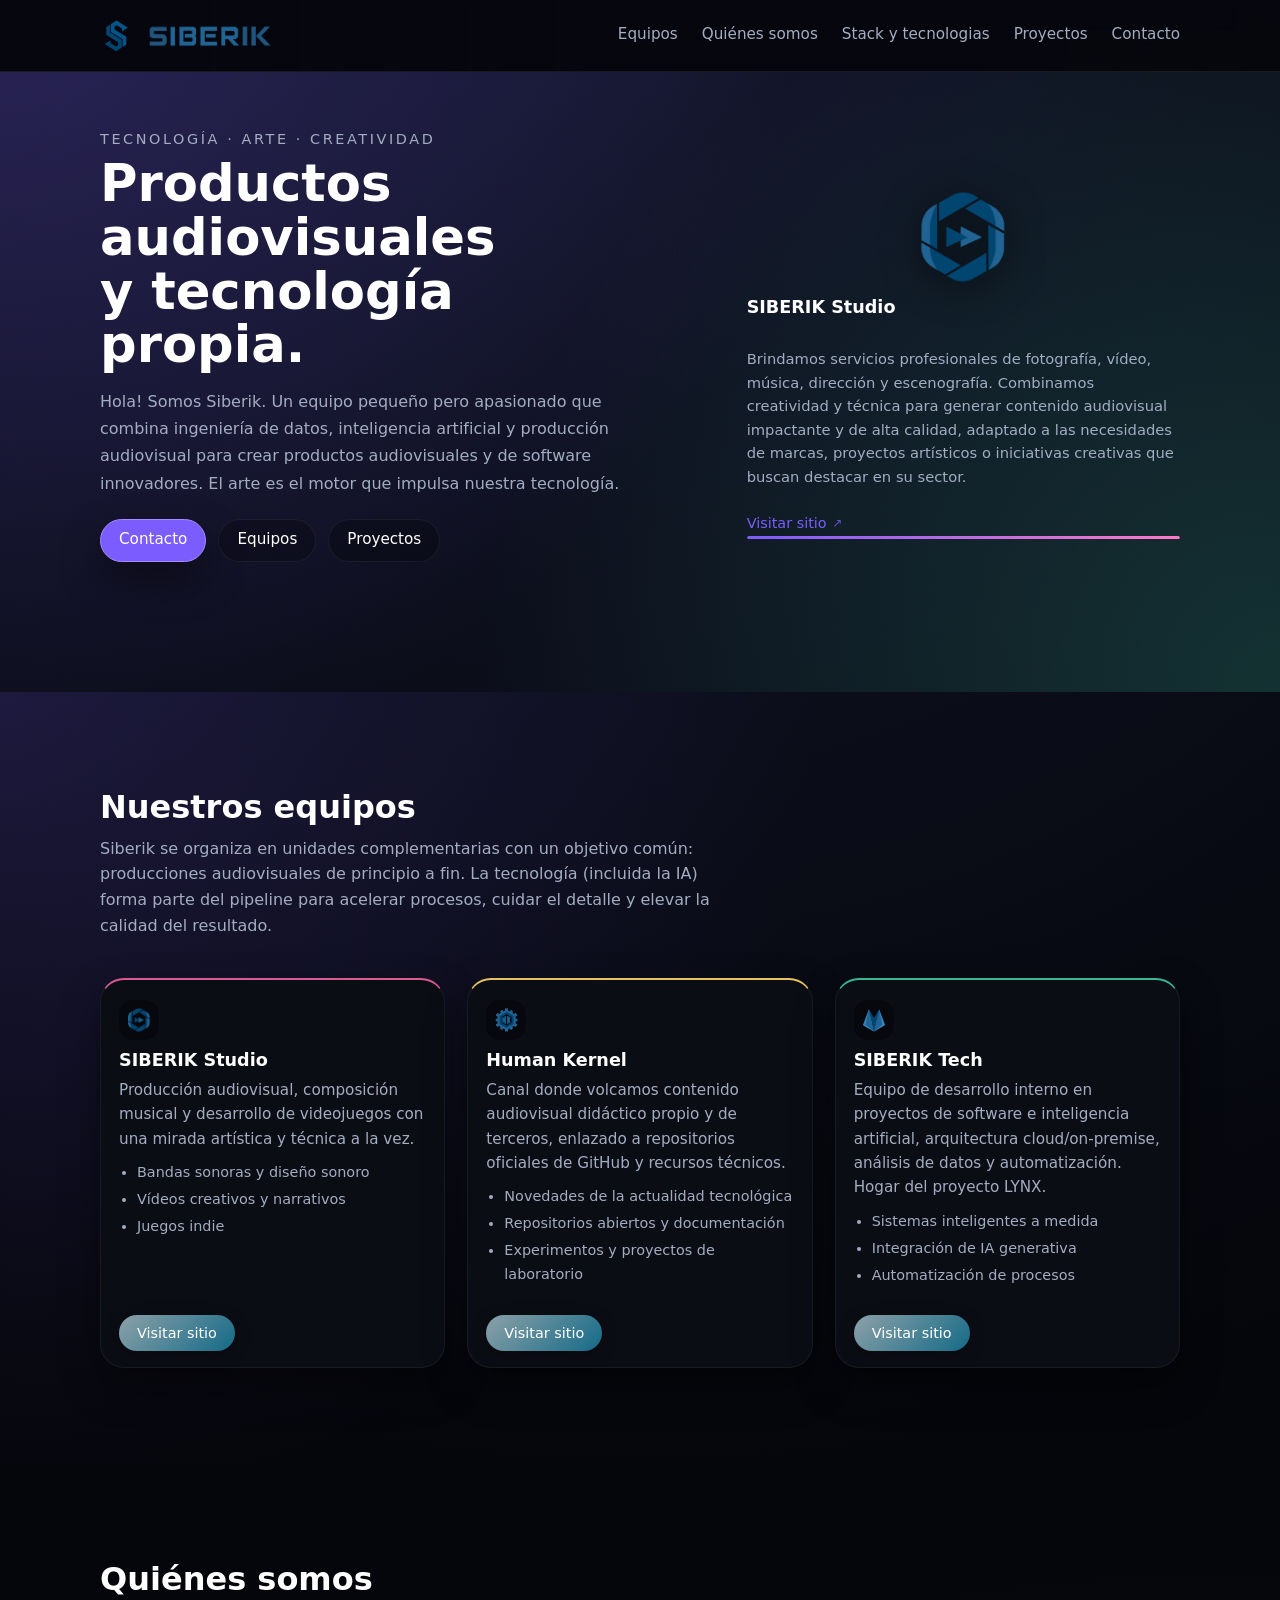
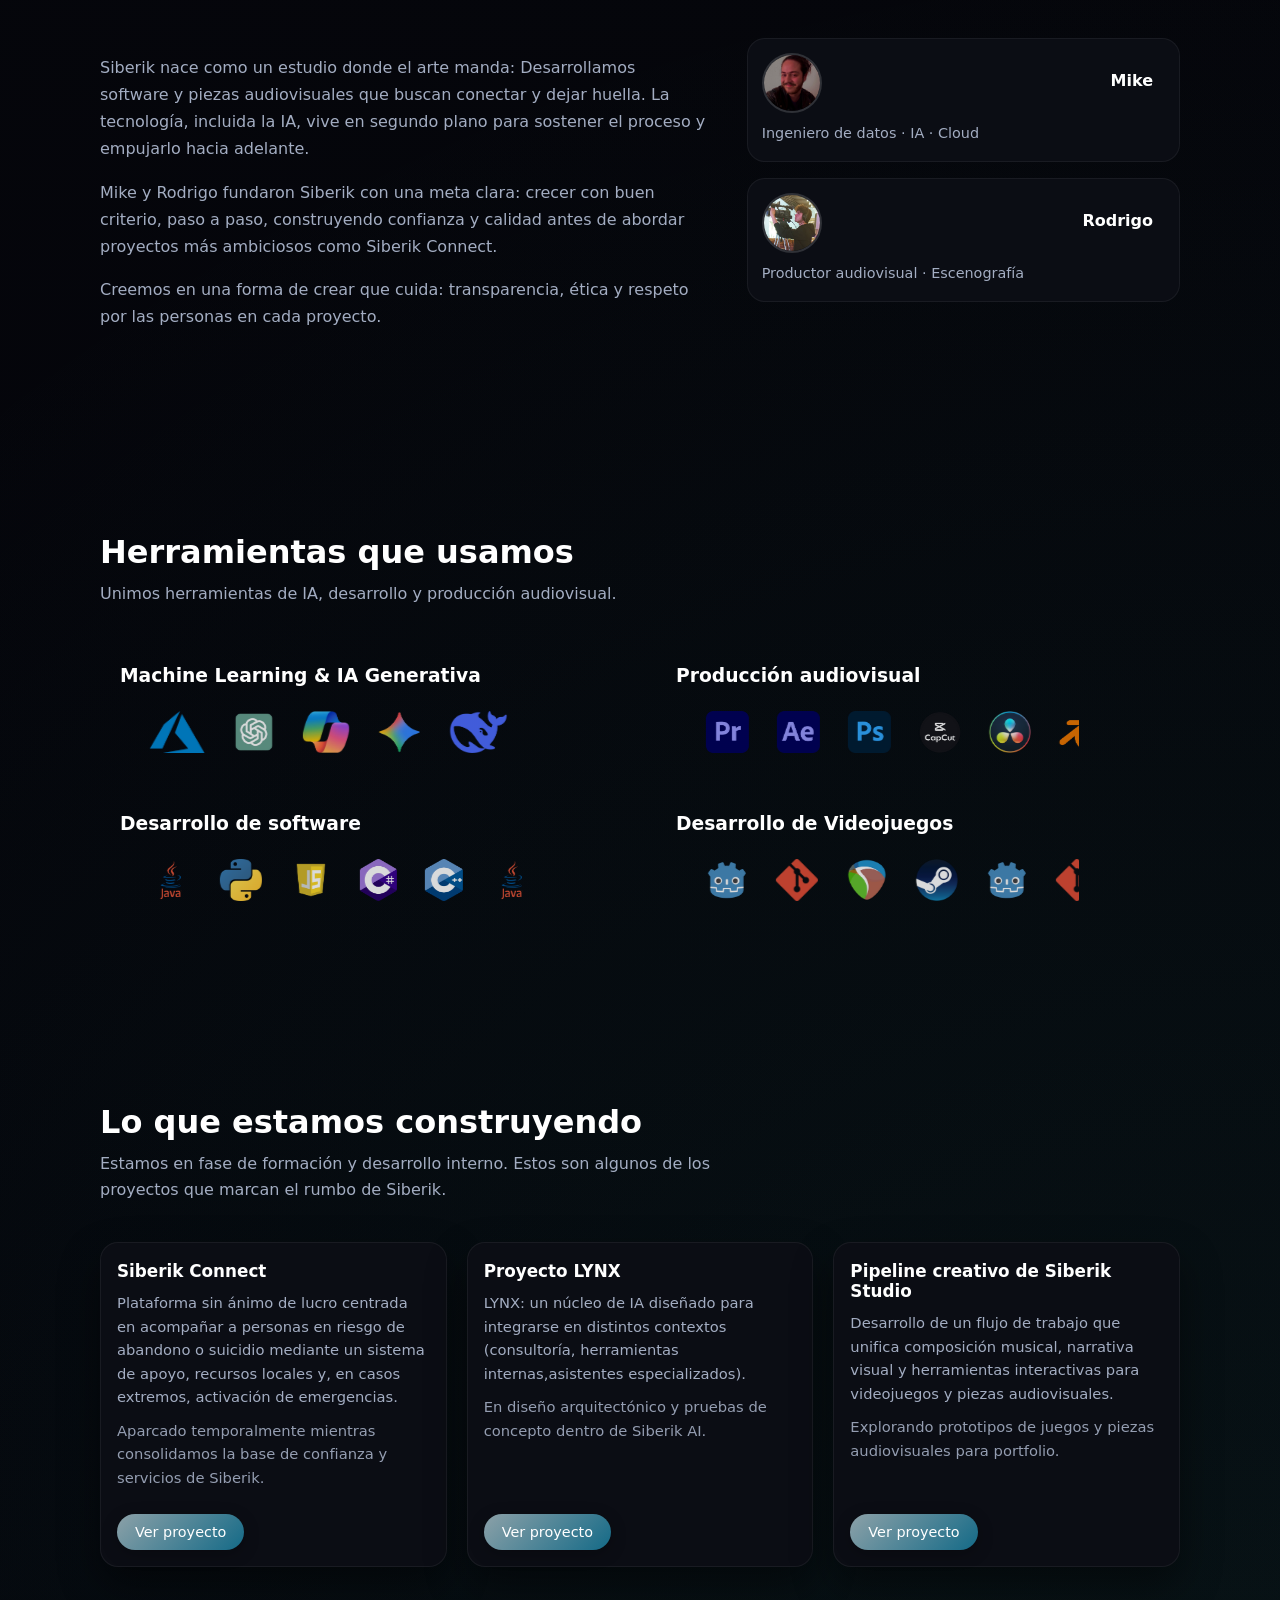
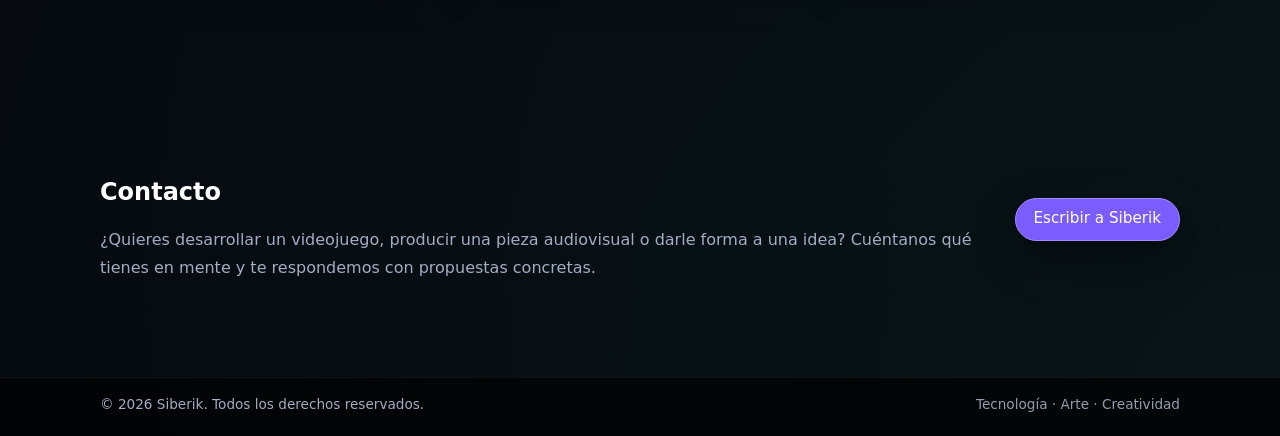
==== commit 66fe19c5: "." ====
--- a/index.html
+++ b/index.html
@@ -45,7 +45,7 @@
                 <div class="hero-inner container">
                     <div class="hero-copy">
                         <p class="hero-eyebrow">Tecnología · Arte · Creatividad</p>
-                        <h1>Inteligencia y creatividad<br>para un mundo conectado.</h1>
+                        <h1>Productos audiovisuales<br>y tecnología propia.</h1>
                         <p class="hero-text">
                             Hola! Somos Siberik. Un equipo pequeño pero apasionado que combina ingeniería de datos,
                             inteligencia artificial y producción audiovisual para crear productos audiovisuales y de 
--- a/web/CSS/style.css
+++ b/web/CSS/style.css
@@ -115,9 +115,9 @@
     border: 1px dashed rgba(255,255,255,0.2);
 }
 
-.unit-ai { border-top: 2px solid rgba(66,226,184,0.8); }
 .unit-studio { border-top: 2px solid rgba(255,106,166,0.85); }
-.unit-labs { border-top: 2px solid rgba(255,214,107,0.9); }
+.unit-hk { border-top: 2px solid rgba(255,214,107,0.9); }
+.unit-tech { border-top: 2px solid rgba(66,226,184,0.8); }
 
 @media (max-width: 960px) {
     .units-grid {
--- a/web/CSS/elements/sections.css
+++ b/web/CSS/elements/sections.css
@@ -135,7 +135,7 @@
     display: inline-flex;
     align-items: center;
     justify-content: center;
-    padding: 10px 18px;
+    padding: 10px 18px 13px 18px;
     border-radius: 999px;
     border: 1px solid transparent;
     font-size: 0.95rem;
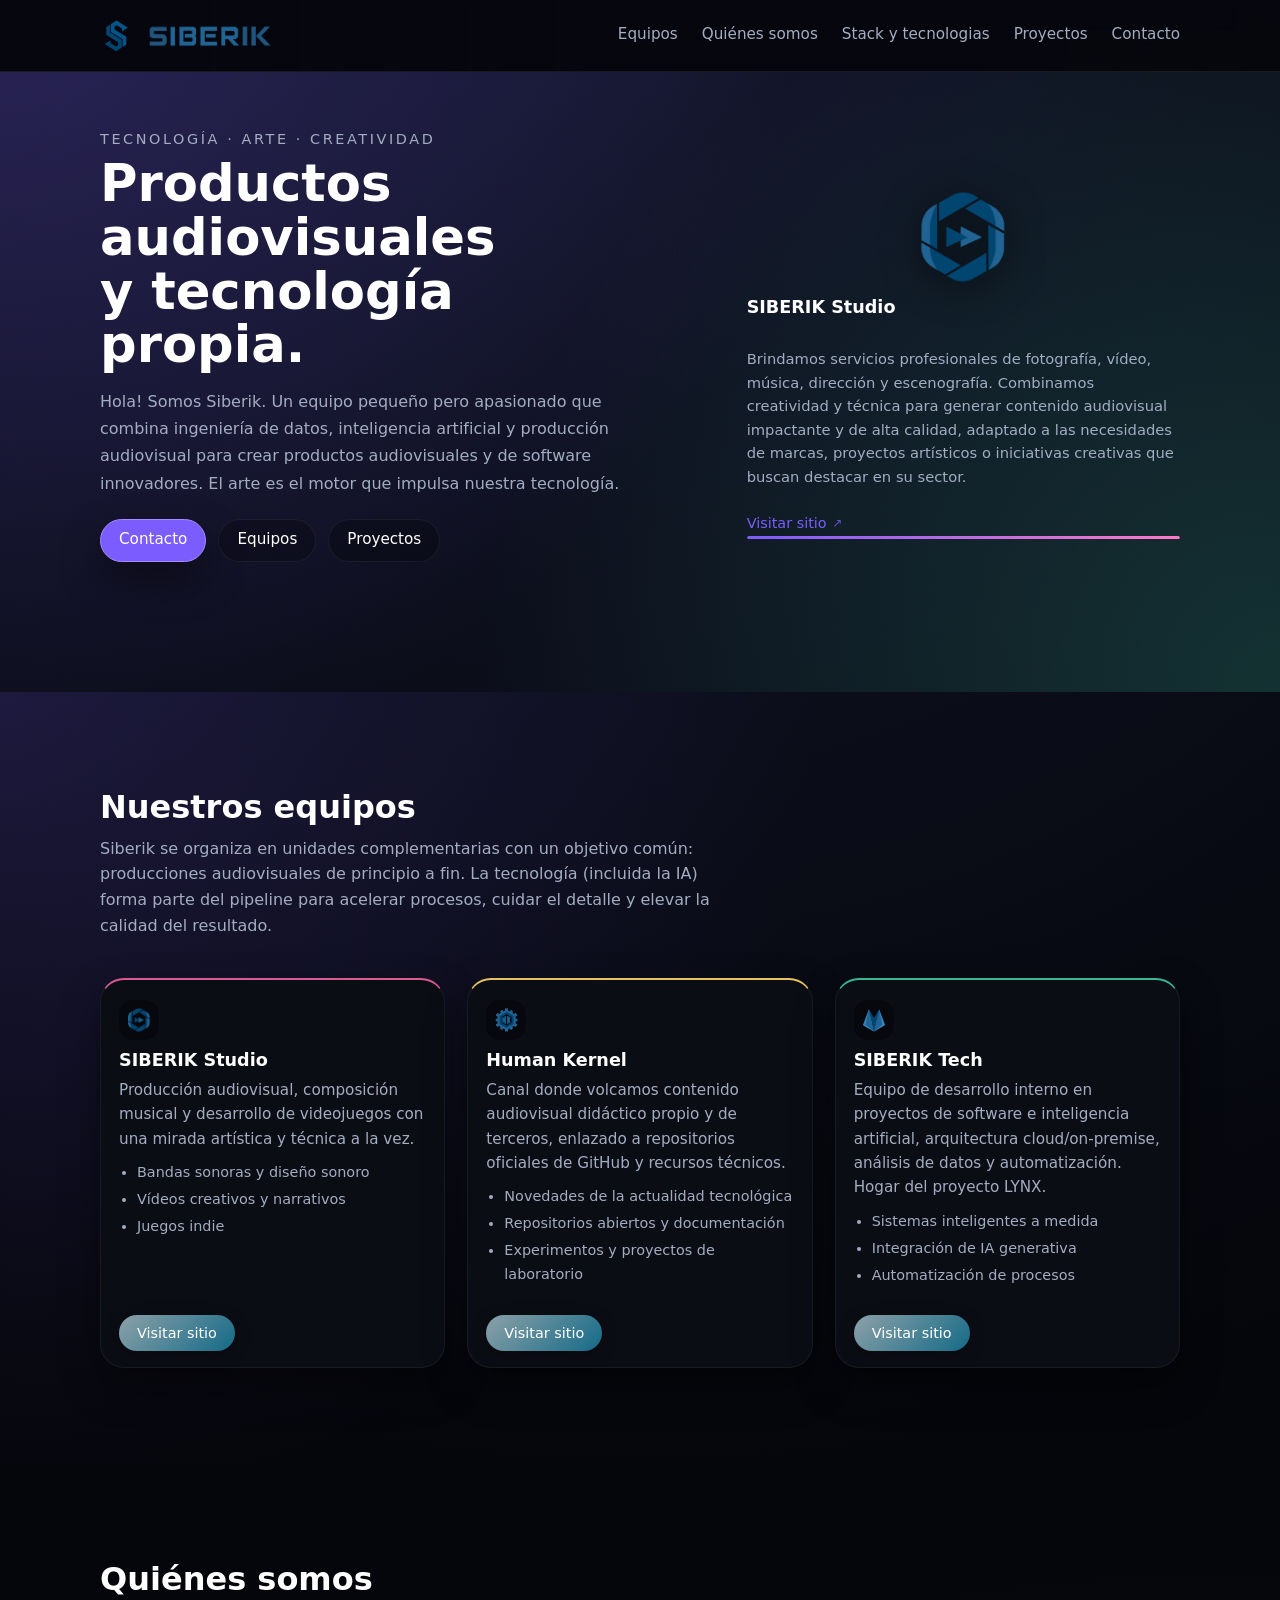
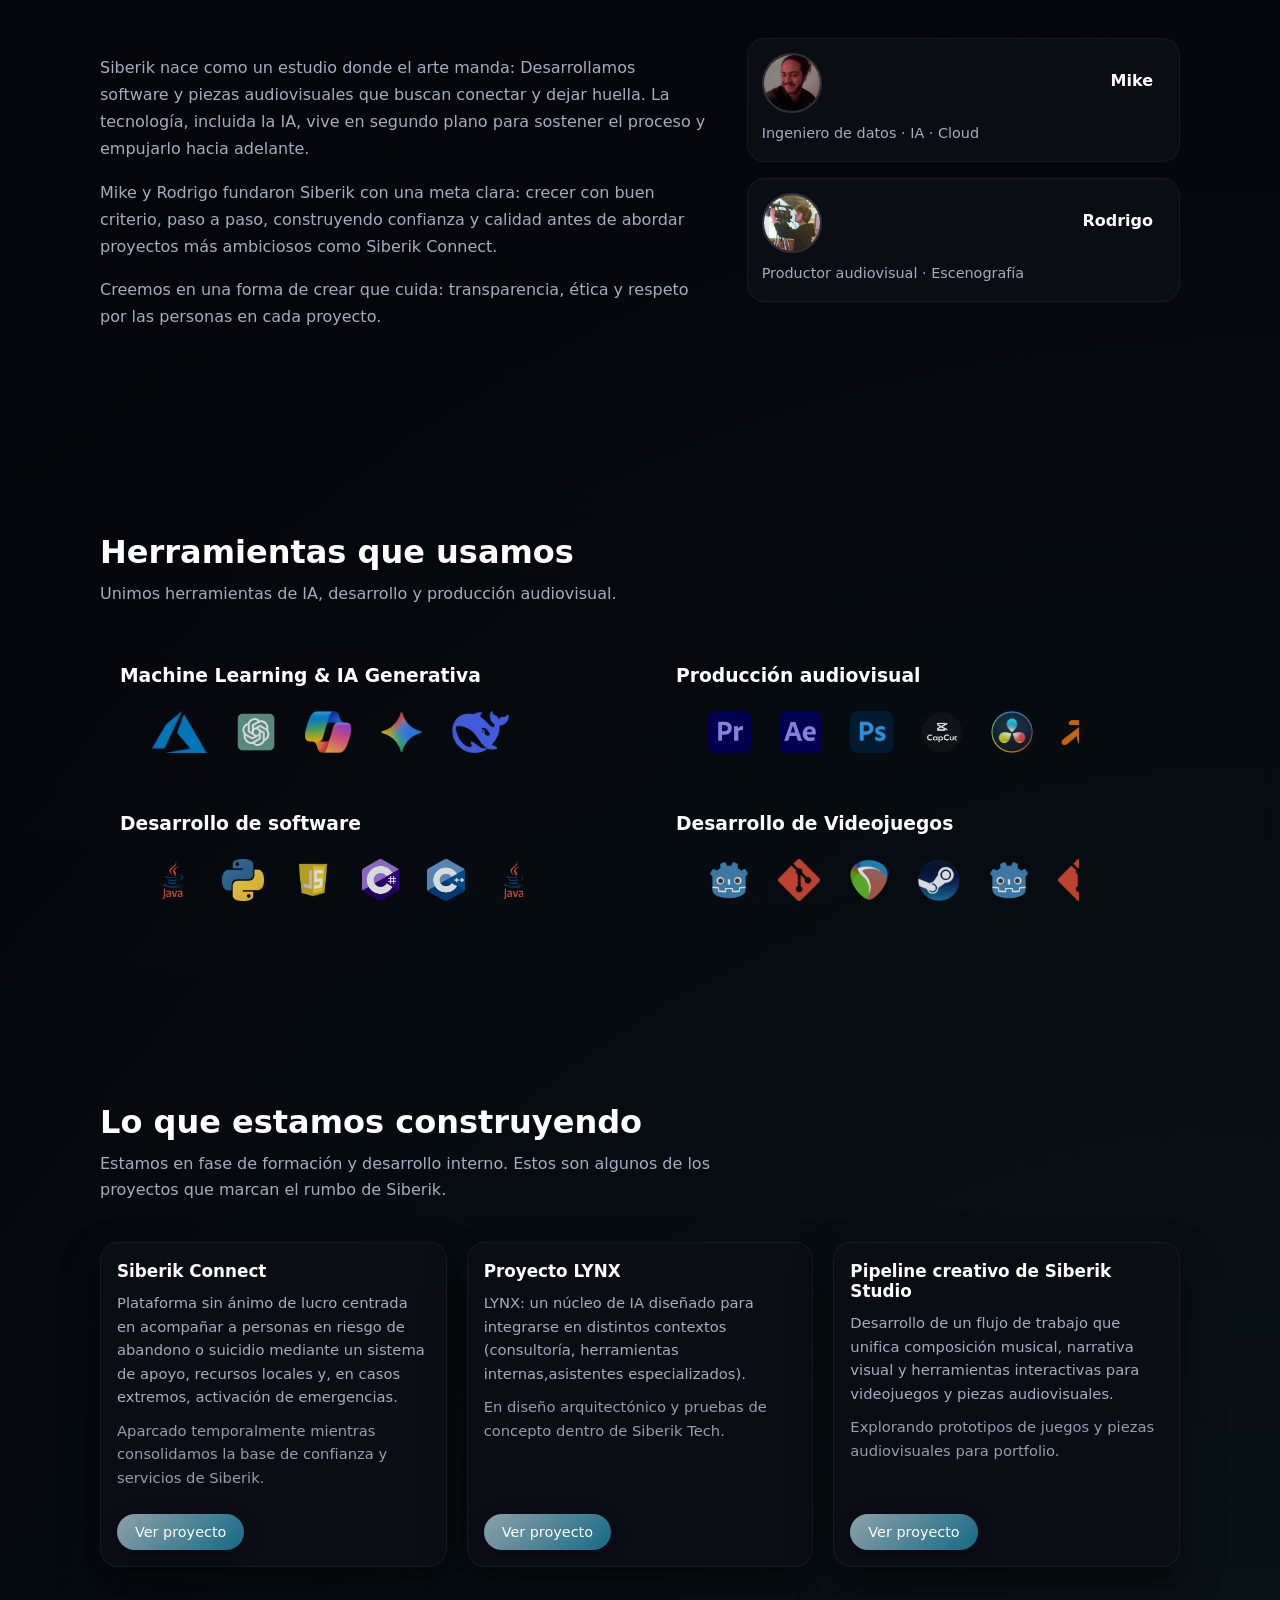
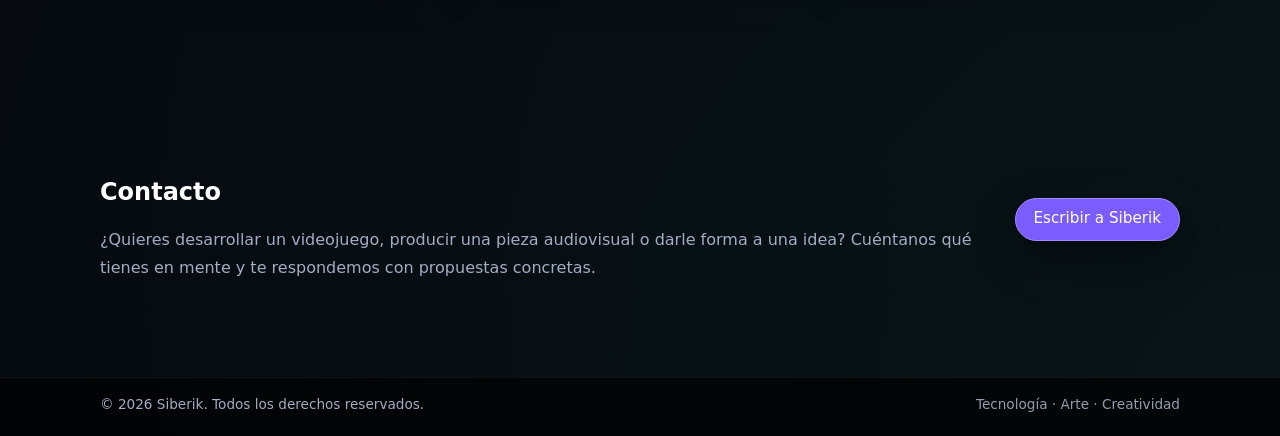
==== commit 3f8ad10d: "." ====
--- a/index.html
+++ b/index.html
@@ -372,7 +372,7 @@
                                 (consultoría, herramientas internas,asistentes especializados).
                             </p>
                             <p class="project-note">
-                                En diseño arquitectónico y pruebas de concepto dentro de Siberik AI.
+                                En diseño arquitectónico y pruebas de concepto dentro de Siberik Tech.
                             </p>
                             <div class="unit-footer">
                                 <a href="https://team-siberik.github.io/LYNX-project"
